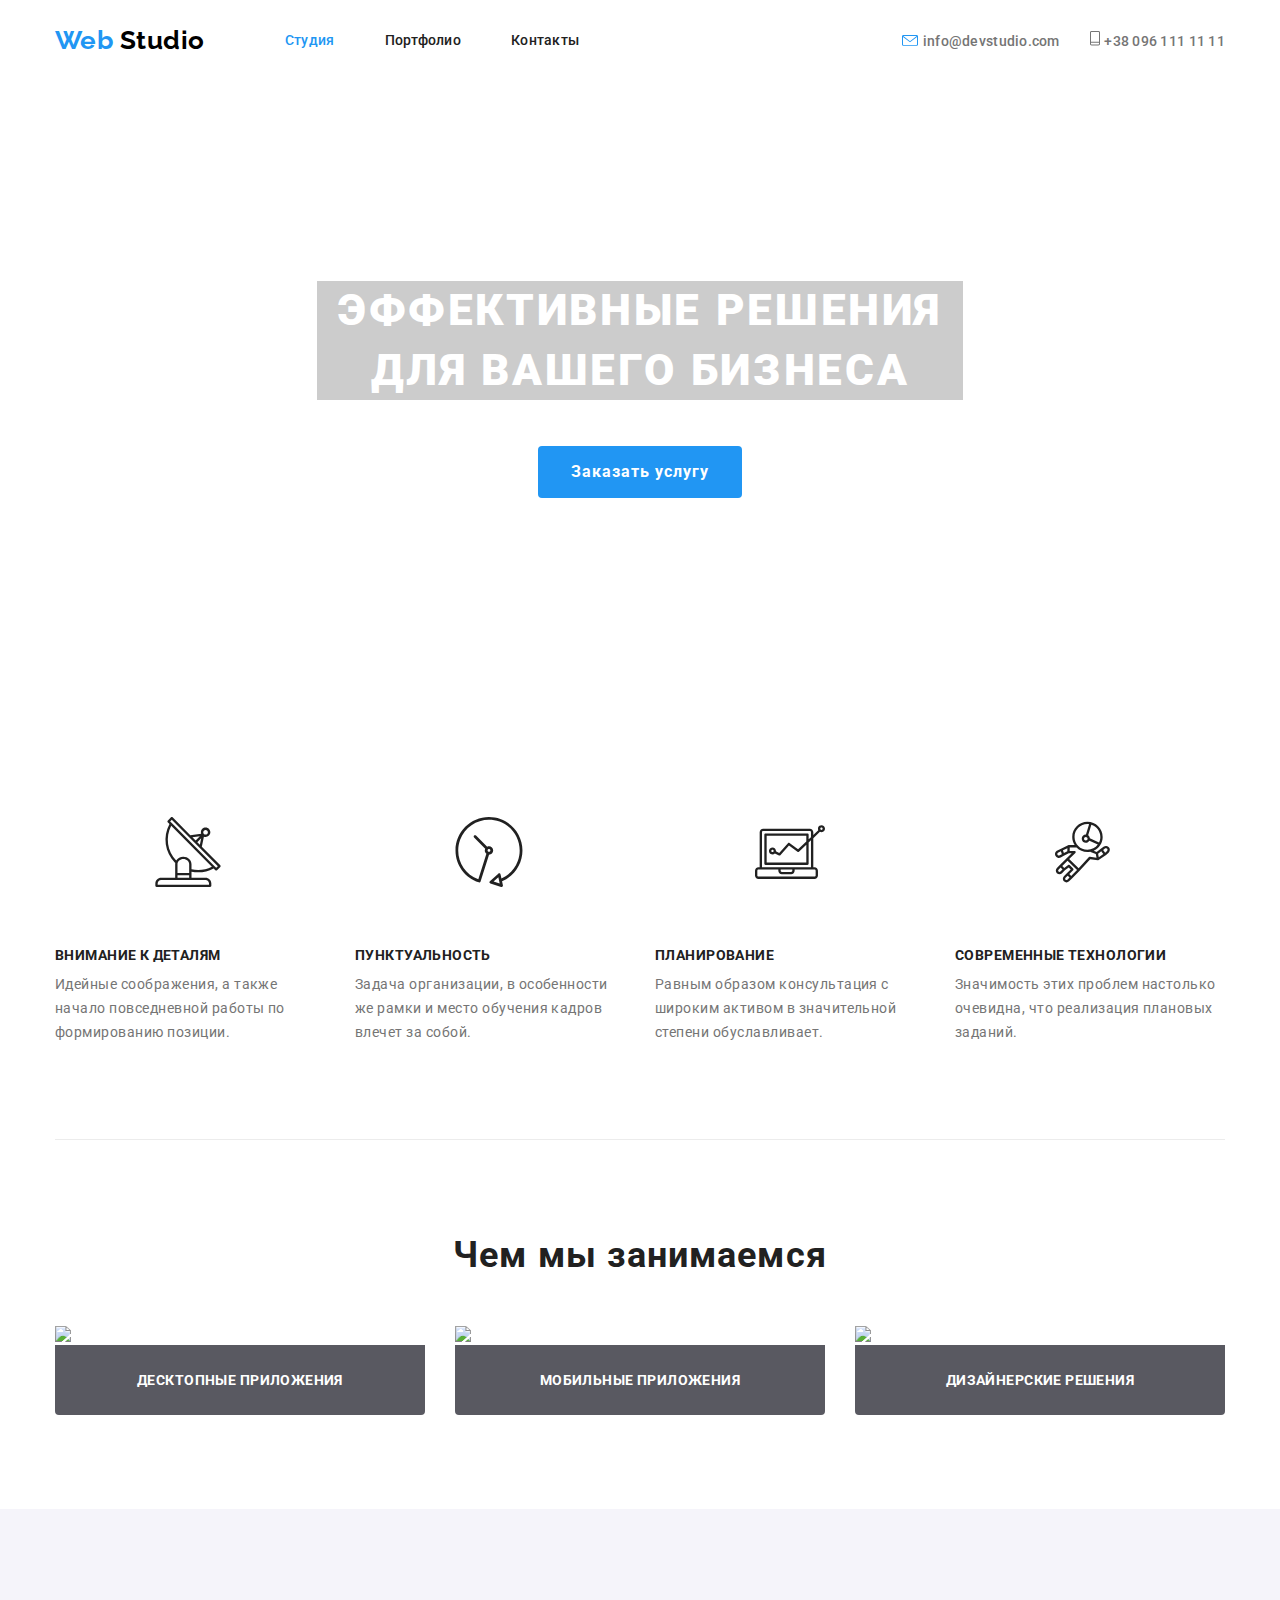
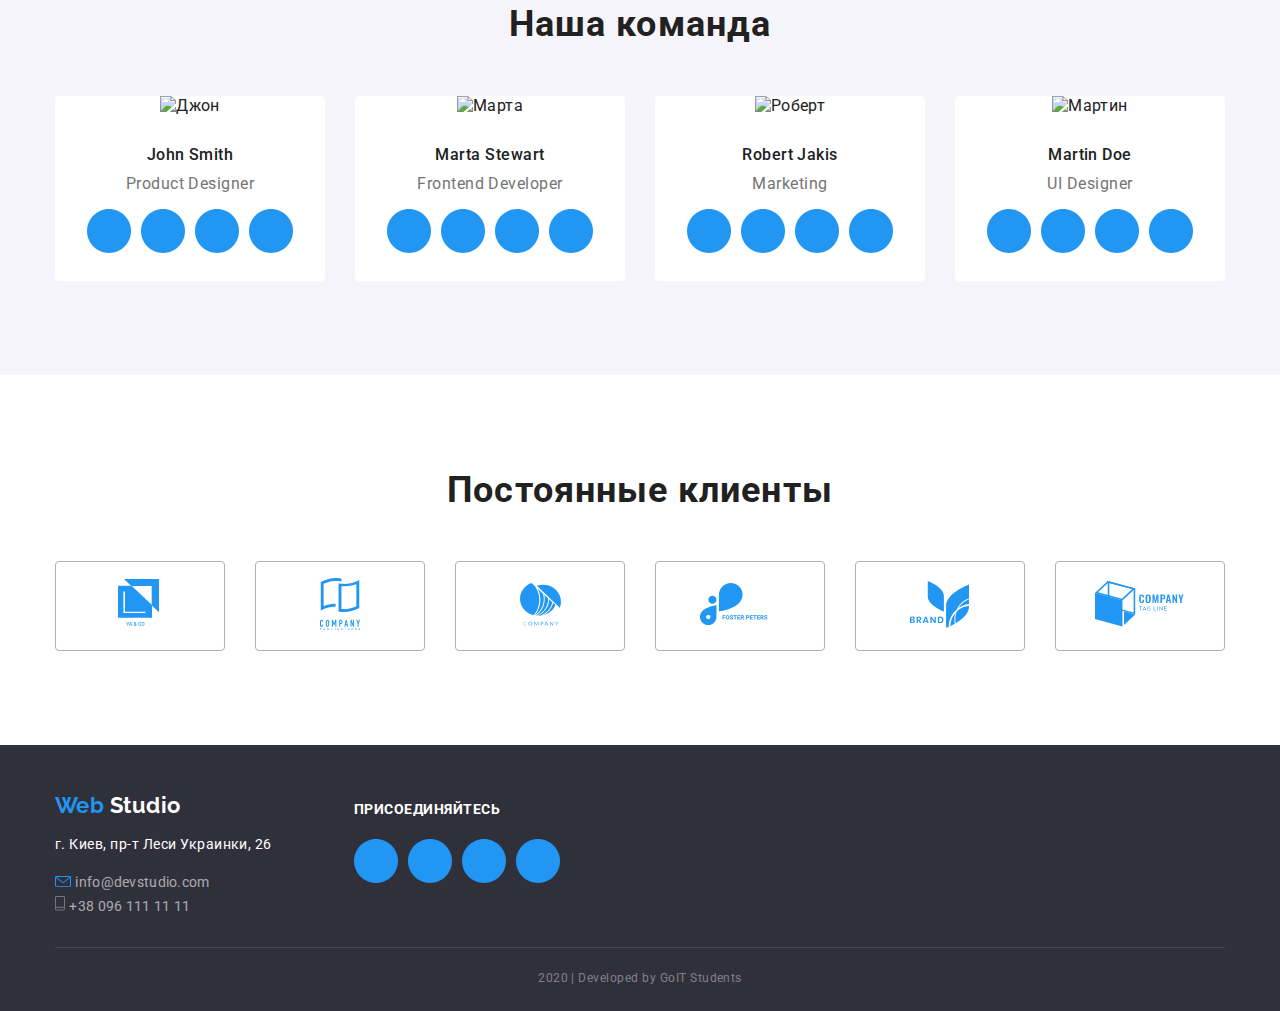
==== index.html @ daf0cf8f "Перемещение файлов с hw-03" ====
<!DOCTYPE html>
<html lang="ru">
  <head>
    <meta charset="UTF-8" />
    <meta name="viewport" content="width=device-width, initial-scale=1.0" />
    <title>Web Studio</title>
    <link href="https://fonts.googleapis.com/css2?family=Raleway:wght@700&family=Roboto:wght@400;500;700;900&display=swap"
      rel="stylesheet">
    <link rel="stylesheet" href="https://cdnjs.cloudflare.com/ajax/libs/modern-normalize/0.6.0/modern-normalize.min.css">
    <link rel="stylesheet" href="./css/styles.css" />
  </head>
  <body>
    <!-- Шапка -->
    <header class="page-header">
      <div class="container">
        <div class="main-header">

      <nav class="main-nav">
        <a href="./index.html" class="logo-header">Web<span class="color"> Studio</span></a>

        <ul class="site-nav list">
          <li class="item"><a href="" class="link current">Студия</a></li>
          <li class="item"><a href="./portfolio.html" class="link">Портфолио</a></li>
          <li class="item"><a href="" class="link">Контакты</a></li>
        </ul>

      </nav>
    
      <address class="main-address">
        <ul class="address-header list">
          <li class="item">
            <img src="./img/mail.svg" alt="Отправить письмо" />
            <a href="mailto:info@devstudio.com" class="link"> info@devstudio.com</a>
          </li>
          <li class="item">
            <img src="./img/tel.svg" alt="Позвонить" />
            <a href="tel:+380961111111" class="link">+38 096 111 11 11</a>
          </li>
        </ul>
      </address>

        </div>
      </div>
    </header>
  
    <main>
<!-- hero -->
    
      <section class="hero section">
      <div class="container">
        <h1 class="hero-title">эффективные решения для вашего бизнеса</h1>
        <a href="" class="hero-content button">Заказать услугу</a>
      </div>
      </section>

<!-- Наши преимущества -->

      <section class="section features">
      <div class="container">
        <h2 class="section-title visually-hidden  ">Наши преимущества</h2>
        <ul class="list features-list">
          <li class="features-item">
            <img src="./img/rectangle/antena.svg" alt="Радар" class="features-img"/>
            <h3 class="title">Внимание к деталям</h3>
            <p class="text">
              Идейные соображения, а также начало повседневной работы по
              формированию позиции.
            </p>
          </li>
          <li class="features-item">
            <img src="./img/rectangle/clock.svg" alt="Часы" class="features-img"/>
            <h3 class="title">Пунктуальность</h3>
            <p class="text">
              Задача организации, в особенности же рамки и место обучения кадров
              влечет за собой.
            </p>
          </li>
          <li class="features-item">
            <img src="./img/rectangle/diagram.svg" alt="Диаграмма" class="features-img"/>
            <h3 class="title">Планирование</h3>
            <p class="text">
              Равным образом консультация с широким активом в значительной
              степени обуславливает.
            </p>
          </li>
          <li class="features-item">
            <img src="./img/rectangle/astronaut.svg" alt="Астронавт" class="features-img"/>
            <h3 class="title">Современные технологии</h3>
            <p class="text">
              Значимость этих проблем настолько очевидна, что реализация
              плановых заданий.
            </p>
          </li>
        </ul>
      </div>
      </section>


<!-- Чем занимаемся -->
      
      <div class="container">
        <section class="section works">
        <h2 class="section-title">Чем мы занимаемся</h2>
        <ul class="list works-list">
          <li class="works-item">
            <img
              src="./img/what-we-do/desktop.jpg"
              alt="Десктопы"
              width="370"
              class="works-img"
            />
            <h3 class="works-text">Десктопные приложения</h3>
          </li>
          <li class="works-item">
            <img
              src="./img/what-we-do/mobile.jpg"
              alt="Мобильные устройства"
              width="370"
              class="works-img"
            />
            <h3 class="works-text">Мобильные приложения</h3>
          </li>
          <li class="works-item">
            <img
              src="./img/what-we-do/design.jpg"
              alt="Дизайн"
              width="370"
              class="works-img"
            />
            <h3 class="works-text">Дизайнерские решения</h3>
          </li>
        </ul>
      </div>
      </section>
      

<!-- Команда -->
  
      <section class="section team">
      <div class="container">
        <h2 class="section-title">Наша команда</h2>
        <ul class="list team-list">
<!-- Джон -->
          <li class="team-item">
            <img src="./img/team/1.jpg" alt="Джон" width="270px" class="team-photo"/>
            <h3 class="team-title">John Smith</h3>
            <p class="team-text">Product Designer</p>
            <ul class="list socials">
              <li class="socials-item">
                <a href="" aria-label="Ссылка на Instagram" class="link">
                  <img src="./img/team-socials/Ellipse.svg" alt="инстаграм" class="socials-img"/>
                  
                </a>
              </li>
              <li class="socials-item">
                <a href="" aria-label="Ссылка на Twitter" class="link">
                  <img src="./img/team-socials/Ellipse.svg" alt="твиттер" class="socials-img"/>
                  
                </a>
              </li>
              <li class="socials-item">
                <a href="" aria-label="Ссылка на Facebook" class="link">
                  <img src="./img/team-socials/Ellipse.svg" alt="фейсбук" class="socials-img"/>
                  
                </a>
              </li>
              <li class="socials-item">
                <a href="" aria-label="Ссылка на Linkedin" class="link">
                  <img src="./img/team-socials/Ellipse.svg" alt="линкедин" class="socials-img"/>
                  
                </a>
              </li>
            </ul>
          </li>
<!-- Марта -->
          <li class="team-item">
            <img src="./img/team/2.jpg" alt="Марта" width="270px" class="team-photo"/>
            <h3 class="team-title">Marta Stewart</h3>
            <p class="team-text">Frontend Developer</p>
            <ul class="list socials">
              <li class="socials-item">
                <a href="" aria-label="Ссылка на Instagram" class="link">
                  <img src="./img/team-socials/Ellipse.svg" alt="инстаграм" >
                  
                </a>
              </li>
              <li class="socials-item">
                <a href="" aria-label="Ссылка на Twitter" class="link">
                  <img src="./img/team-socials/Ellipse.svg" alt="твиттер" >
                  
                </a>
              </li>
              <li class="socials-item">
                <a href="" aria-label="Ссылка на Facebook" class="link">
                  <img src="./img/team-socials/Ellipse.svg" alt="фейсбук" />
                  
                </a>
              </li>
              <li class="socials-item">
                <a href="" aria-label="Ссылка на Linkedin" class="link">
                  <img src="./img/team-socials/Ellipse.svg" alt="линкедин" />
                  
                </a>
              </li>
            </ul>
            </li>
<!-- Роберт -->
          <li class="team-item">
            <img src="./img/team/3.jpg" alt="Роберт" width="270px" class="team-photo"/>
            <h3 class="team-title">Robert Jakis</h3>
            <p class="team-text">Marketing</p>
            <ul class="list socials">
              <li class="socials-item">
                <a href="" aria-label="Ссылка на Instagram" class="link">
                  <img src="./img/team-socials/Ellipse.svg" alt="инстаграм" />
                  
                </a>
              </li>
              <li class="socials-item">
                <a href="" aria-label="Ссылка на Twitter" class="link">
                  <img src="./img/team-socials/Ellipse.svg" alt="твиттер" />
                
               </a>
              </li>
              <li class="socials-item">
                <a href="" aria-label="Ссылка на Facebook" class="link">
                  <img src="./img/team-socials/Ellipse.svg" alt="фейсбук" />
                  
                </a>
              </li>
              <li class="socials-item">
                <a href="" aria-label="Ссылка на Linkedin" class="link">
                  <img src="./img/team-socials/Ellipse.svg" alt="линкедин" />
                  
                </a>
              </li>
            </ul>
          </li>
<!-- Мартин -->
          <li class="team-item">
            <img src="./img/team/4.jpg" alt="Мартин" width="270px"class="team-photo"/>
            <h3 class="team-title">Martin Doe</h3>
            <p class="team-text">UI Designer</p>
            <ul class="list socials">
              <li class="socials-item">
                <a href="" aria-label="Ссылка на Instagram" class="link">
                  <img src="./img/team-socials/Ellipse.svg" alt="инстаграм" />
                
                </a>
              </li>
              <li class="socials-item">
                <a href="" aria-label="Ссылка на Twitter" class="link">
                  <img src="./img/team-socials/Ellipse.svg" alt="твиттер" />
                
                </a>
                
              </li>
              <li class="socials-item">
                <a href="" aria-label="Ссылка на Facebook" class="link">
                  <img src="./img/team-socials/Ellipse.svg" alt="фейсбук" />
                  
                </a>
              </li>
              <li class="socials-item">
                <a href="" aria-label="Ссылка на Linkedin" class="link">
                  <img src="./img/team-socials/Ellipse.svg" alt="линкедин" />
                  
                </a>
              </li>
            </ul>
          </li>
        </ul>
      </div>
      </section>
      
<!-- Клиенты -->
      <section class="section clients">
      <div class="container">
        <h2 class="section-title">Постоянные клиенты</h2>
        <ul class="list clients-list">
          <li class="clients-item">
            <a href="" aria-label="Клиент-1">
              <img src="./img/clients/logo 1.svg" alt="">
            </a>
          </li>
          <li class="clients-item">
            <a href="" aria-label="Клиент-2">
              <img src="./img/clients/logo 2.svg" alt="">
            </a>
          </li>
          <li class="clients-item">
            <a href="" aria-label="Клиент-3">
              <img src="./img/clients/logo 3.svg" alt="">
            </a>
          </li>
          <li class="clients-item">
            <a href="" aria-label="Клиент-4">
              <img src="./img/clients/logo 4.svg" alt="">
            </a>
          </li>
          <li class="clients-item">
            <a href="" aria-label="Клиент-5">
              <img src="./img/clients/logo 5.svg" alt="">
            </a>
          </li>
          <li class="clients-item">
            <a href="" aria-label="Клиент-6">
              <img src="./img/clients/logo 6.svg" alt="">
            </a>
          </li>
        </ul>
      </div>
      </section>
    
    </main>

<!-- Подвал -->
  <footer class="footer">
      <div class="container">
    <div class="main-footer">

<!-- Контакты -->
      <section class="footer-section">
      
        <h2 class="title visually-hidden">Контакты</h2>
        <a href="./index.html" class="logo-footer">Web<span class="color"> Studio</span></a>

        <address class="sec-address">
          <p class="text">г. Киев, пр-т Леси Украинки, 26</p>
          <ul class="list address-footer">
            <li>
              <img src="./img/mail.svg" alt="Отправить письмо" />
              <a href="mailto:info@devstudio.com" class="link">info@devstudio.com</a>
            </li>
            <li>
              <img src="./img/tel.svg" alt="Позвонить" />
              <a href="tel:+380961111111" class="link">+38 096 111 11 11</a>
            </li>
          </ul>
        </address>
      </section>

      <!-- Социальные медиа -->
      <section class="socials media">
          
        <h2 class="socials-title">присоединяйтесь</h2>
         <ul class="list media-icon">
          <li class="item">
            <a href="" aria-label="Ссылка на Facebook">
              <img src="./img/team-socials/Ellipse.svg" alt="">
            </a>
          </li>
          <li class="item">
            <a href="" aria-label="Ссылка на Instagram">
              <img src="./img/team-socials/Ellipse.svg" alt="">
            </a>
          </li>
          <li class="item">
            <a href="" aria-label="Ссылка на Twitter">
              <img src="./img/team-socials/Ellipse.svg" alt="">
            </a>
          </li>
          <li class="item">
            <a href="" aria-label="Ссылка на Linkedin">
              <img src="./img/team-socials/Ellipse.svg" alt="">
            </a>
          </li>
        </ul>
      </section>
    </div>

    <p class="copy">2020 | Developed by GoIT Students</p>

      </div>
    </footer>
  </body>
</html>
---- css/styles.css ----
/* Цвет основного текста #212121*/
/* Вторичный цвет текста #757575*/
/* Третий цвет #FFFFFF */
/* Цвет inline svg #AFB1B8 */
/* Ацент #2196F3 */
/* Футер rgba(255, 255, 255, 0.6)*/
/* Копирайт #rgba(255, 255, 255, 0.4) */

/* Цвет фона #FFFFFF */
/* Вторичный цвет фона #F5F4FA */
/* Цвет фона подвала #2F303A */

:root {
	--primary-text-color: #212121;
	--secondary-text-color: #757575;
	--third-text-color: #ffffff;
	--accent-color: #2196f3;
	--inline-svg-color: #afb1b8;
	--main-bgc-color: #ffffff;
	--secondary-bgc-color: #f5f4fa;
	--footer-bgc-color: #2f303a;
}

html {
	box-sizing: border-box;
}

*,
*::before,
*::after {
	box-sizing: inherit;
}

body {
	background-color: var(--main-bgc-color);
	color: var(--primary-text-color);

	font-family: Roboto, sans-serif;
	line-height: 1.2;
	letter-spacing: 0.03em;
}

.link {
	color: inherit;
	text-decoration: none;
}

.list {
	padding: 0;
	margin: 0;
	list-style: none;
}

/* Центрирование на странице */
.container {
	width: 1200px;
	margin: 0 auto;
	padding-left: 15px;
	padding-right: 15px;
	/* outline: 1px solid green; */
}

/* Вжать img в контейнер */
.img {
	display: block;
	max-width: 100%;
	height: auto;
}

/* Скрыть визуально текст */
.visually-hidden {
	position: absolute;
	width: 1px;
	height: 1px;
	margin: -1px;
	border: 0;
	padding: 0;
	clip: rect(0 0 0 0);
	overflow: hidden;
}

/* Logo Logo Logo*/

.logo-header,
.logo-footer {
	color: var(--accent-color);
	font-family: Raleway, sans-serif;
	font-weight: 700;
	font-size: 26px;
	text-decoration: none;
}
.logo-header .color {
	color: #000000;
}

.logo-footer {
	font-size: 22px;
	line-height: 1.18;
}

.logo-footer .color {
	color: var(--third-text-color);
}

/* header */
/* .page-header {
	background-color: #ccc;
} */

/* Header-nav */

.main-header {
	display: flex;
	align-items: center;
}

.main-nav {
	display: flex;
	align-items: center;
}

.main-address {
	margin-left: auto;
}

/* Site-nav Site-nav Site-nav*/

.site-nav {
	display: flex;
	margin-left: 80px;
}

.site-nav .item + .item {
	margin-left: 50px;
}

.site-nav .link {
	display: block;
	padding-top: 32px;
	padding-bottom: 32px;

	color: inherit;
	font-weight: 500;
	font-size: 14px;
	letter-spacing: 0.02em;
	text-decoration: none;

	/* background-color: yellow; */
}

.site-nav .link:hover,
.site-nav .link:focus {
	color: var(--accent-color);
}

.site-nav .link.current {
	color: var(--accent-color);
}

/* Address Address Address*/

.address-header .link {
	color: var(--secondary-text-color);
	font-style: normal;
	font-weight: 500;
	font-size: 14px;
	letter-spacing: 0.02em;
	text-decoration: none;
}

.address-header .link:hover,
.address-header .link:focus {
	color: var(--accent-color);
}

.address-footer .link {
	color: rgba(255, 255, 255, 0.6);
	font-style: normal;
	font-weight: 400;
	font-size: 14px;
	line-height: 1.71;
	letter-spacing: 0.02em;
	text-decoration: none;
}

.address-footer .link:hover,
.address-footer .link:focus {
	color: var(--accent-color);
}

.address-header {
	display: flex;
	/* margin-left: auto; */
}

.address-header .item + .item {
	margin-left: 30px;
}

/* Section Section Section*/

.section {
	padding-top: 94px;
	padding-bottom: 94px;
}

.section-title {
	margin-top: 0;
	margin-bottom: 50px;

	font-weight: 700;
	font-size: 36px;
	line-height: 1.17;
	text-align: center;
	letter-spacing: 0.03em;
}

/* Hero Hero Hero */

.hero {
	padding-top: 200px;
	padding-bottom: 200px;

	text-align: center;

	/* background-color: tomato; */
}

.hero .hero-title {
	width: 646px;
	margin-top: 0;
	margin-bottom: 46px;
	margin-right: auto;
	margin-left: auto;

	color: var(--third-text-color);
	font-weight: 900;
	font-size: 44px;
	line-height: 1.36;
	letter-spacing: 0.06em;
	text-transform: uppercase;

	background-color: #ccc;
}

.hero .button {
	display: inline-block;
	border: 1px solid transparent;
	border-radius: 4px;
	padding: 10px 32px;
	min-width: 200px;

	color: var(--third-text-color);
	background-color: var(--accent-color);

	font-weight: 700;
	font-size: 16px;
	line-height: 1.87;
	letter-spacing: 0.06em;
	text-decoration: none;
	text-align: center;
}

.hero .hero-content:focus {
	color: var(--accent-color);
}

/* Features Features Features*/

.features-list {
	display: flex;

	/* background-color: yellow; */
}

.features-list .title {
	font-weight: 700;
	font-size: 14px;
	letter-spacing: 0.03em;
	text-transform: uppercase;
}

.features-list .features-item {
	width: calc((100% - 90px) / 4);
}

.features-list .features-item + .features-item {
	margin-left: 30px;
}

.features-item .features-img {
	/* display: block; */
	margin-top: 0;
	margin-bottom: 30px;
	padding: 25px 100px;
	margin-right: 0;
	/* margin-left: auto;
	margin-right: auto; */
}

.features-list .text {
	margin-top: 0;
	margin-bottom: 0;
	color: var(--secondary-text-color);
	font-size: 14px;
	line-height: 1.71;
}

.features-list .title {
	margin-top: 0;
	margin-bottom: 10px;
}

/* Works Works Works*/

.works {
	padding-top: 94px;
	border-top: 1px solid #ececec;

	/* background-color: salmon; */
}

/* .works .section-title {
	margin-bottom: 50px;
} */

.works .works-list {
	display: flex;
	color: var(--third-text-color);
}

.works-list .works-item {
	width: calc((100% - 60px) / 3);
}

.works-list .works-item + .works-item {
	margin-left: 30px;
}

.works .works-text {
	margin-top: 0;
	margin-bottom: 0;
	height: 70px;
	padding-top: 27px;
	padding-bottom: 27px;

	font-weight: 700;
	font-size: 14px;
	line-height: 1.1429;
	text-align: center;
	letter-spacing: 0.03em;
	text-transform: uppercase;

	background-color: rgba(47, 48, 58, 0.8);
	border-radius: 0px 0px 4px 4px;
}

/* .works .works-img {
} */

/* Team Team Team */

.team {
	background-color: var(--secondary-bgc-color);
	text-align: center;
}

.team .team-list {
	display: flex;
	/* padding-bottom: 24px; */
}

.team-list .team-item {
	width: calc((100% - 90px) / 4);

	background-color: var(--third-text-color);
	border-radius: 4px;
}

.team-list .team-item + .team-item {
	margin-left: 30px;
}

.team-list .team-item {
	padding-bottom: 24px;
}

.team .link {
	color: var(--inline-svg-color);
	text-decoration: none;
}

.team .team-photo {
	margin-top: 0;
	margin-bottom: 30px;
}

.team .team-title {
	margin-top: 0;
	margin-bottom: 10px;
	font-weight: 500;
	font-size: 16px;
	/* text-align: center; */
}

.team .team-text {
	margin-top: 0;
	margin-bottom: 16px;
	color: var(--secondary-text-color);
	font-weight: 400;
	font-size: 16px;
	/* text-align: center; */
}

.team-list .socials {
	display: flex;
	justify-content: center;
}

.socials .socials-item + .socials-item {
	margin-left: 10px;
}

/* Clients Clients Clients */

/* .clients {
	background-color: yellowgreen;
} */

.clients .clients-list {
	display: flex;
	justify-content: center;
}

.clients-item {
	display: flex;
	width: calc((100% - 150px) / 6);
	height: 90px;
	align-items: center;
	justify-content: center;

	border: 1px solid #afb1b8;
	border-radius: 4px;
}

.clients-list .clients-item + .clients-item {
	margin-left: 30px;
}

.clients .link:hover,
.clients .link:focus {
	color: var(--accent-color);
}

/* Footer Footer Footer*/

.footer {
	color: var(--third-text-color);
	background-color: var(--footer-bgc-color);
}

.footer-section .sec-address {
	width: 230px;
}

.main-footer {
	display: flex;
	padding-bottom: 28px;
}

.media {
	margin-top: 56px;
	margin-left: 69px;
}

.media .media-icon {
	display: flex;
}

.media-icon .item + .item {
	margin-left: 10px;
}

.footer .footer-section {
	padding-top: 48px;
}

.footer .title {
	margin-top: 0;
}

.footer .text {
	font-style: normal;
	font-weight: normal;
	font-size: 14px;
	line-height: 1.71;
}

/* footer socials */

.socials .link {
	color: var(--inline-svg-color);
	text-decoration: none;
}

.socials .link:hover,
.socials .link:focus {
	color: var(--accent-color);
}

.socials .socials-title {
	margin-top: 0;
	margin-bottom: 21px;

	font-weight: 700;
	font-size: 14px;
	text-transform: uppercase;
}

/* footer copyright */

.footer .copy {
	margin-top: 0;
	margin-bottom: 0;
	padding-top: 18px;
	padding-bottom: 21px;

	color: rgba(255, 255, 255, 0.4);
	font-size: 12px;
	line-height: 2;
	text-align: center;

	border-top: 1px solid rgba(255, 255, 255, 0.1);
}

/* Portfolio Portfolio Portfolio */

/* Button */
.section .section-btn {
	padding: 6px 22px;

	font-family: inherit;
	color: var(--primary-text-color);
	background-color: var(--secondary-bgc-color);
	font-weight: 500;
	font-size: 16px;
	line-height: 2;
	text-align: center;

	border: none;
	border-radius: 4px;
}

.section .section-btn:hover,
.section .section-btn:focus {
	color: var(--third-text-color);
	background-color: var(--accent-color);
}

/* Portfolio products */

/* .products {
	text-align: center;
	background-color: tomato;
} */

/* Portfolio title */

.products-list .portfolio-img {
	display: block;
	width: 370px;
}

.products-list .products-title {
	margin-top: 0;
	margin-bottom: 4px;

	font-weight: 700;
	font-size: 18px;
	line-height: 2;
	letter-spacing: 0.06em;
}

.products-list .products-item {
	margin-top: 0;
	margin-bottom: 0;

	color: var(--secondary-text-color);
	font-size: 16px;
	line-height: 1.87;
}

.products .text {
	color: var(--third-text-color);
	font-size: 18px;
	line-height: 1.56;
	/* сменил для ментора */
	background-color: var(--secondary-text-color);
}

.products .portfolio-btns {
	display: flex;
	margin-bottom: 50px;
	justify-content: center;

	/* background-color: #ccc; */
}

.portfolio-btns .item {
	align-items: center;
}

.portfolio-btns .btns-item + .btns-item {
	margin-left: 8px;
}

.products .products-list {
	display: flex;
	flex-wrap: wrap;
}

.products-list .portfolio-item {
	width: calc((100% - 60px) / 3);
	margin-right: 30px;
	margin-bottom: 30px;
	padding-bottom: 20px;

	border-top-left-radius: 5px;
	border-top-right-radius: 5px;
	overflow: hidden;
}

/* ------- РАМКА КАРТОЧКИ ------- */

.portfolio-item .card-content {
	padding: 20px 24px;

	border-right-width: 1px;
	border-right-style: solid;
	border-right-color: #eeeeee;
	border-left-width: 1px;
	border-left-style: solid;
	border-left-color: #eeeeee;
	border-bottom-width: 1px;
	border-bottom-style: solid;
	border-bottom-color: #eeeeee;

	border-bottom-right-radius: 5px;
	border-bottom-left-radius: 5px;
}

.portfolio-item:nth-child(3n) {
	margin-right: 0;
}

.portfolio-item:nth-last-child(-n + 3) {
	margin-bottom: 0;
}

/* Альтернатитвное решение

.portfolio-item:not(:nth-child(3n)) {
	margin-right: 30px;

.portfolio-item:not(:nth-child(-n + 3)) {
	margin-bottom: 30px; */
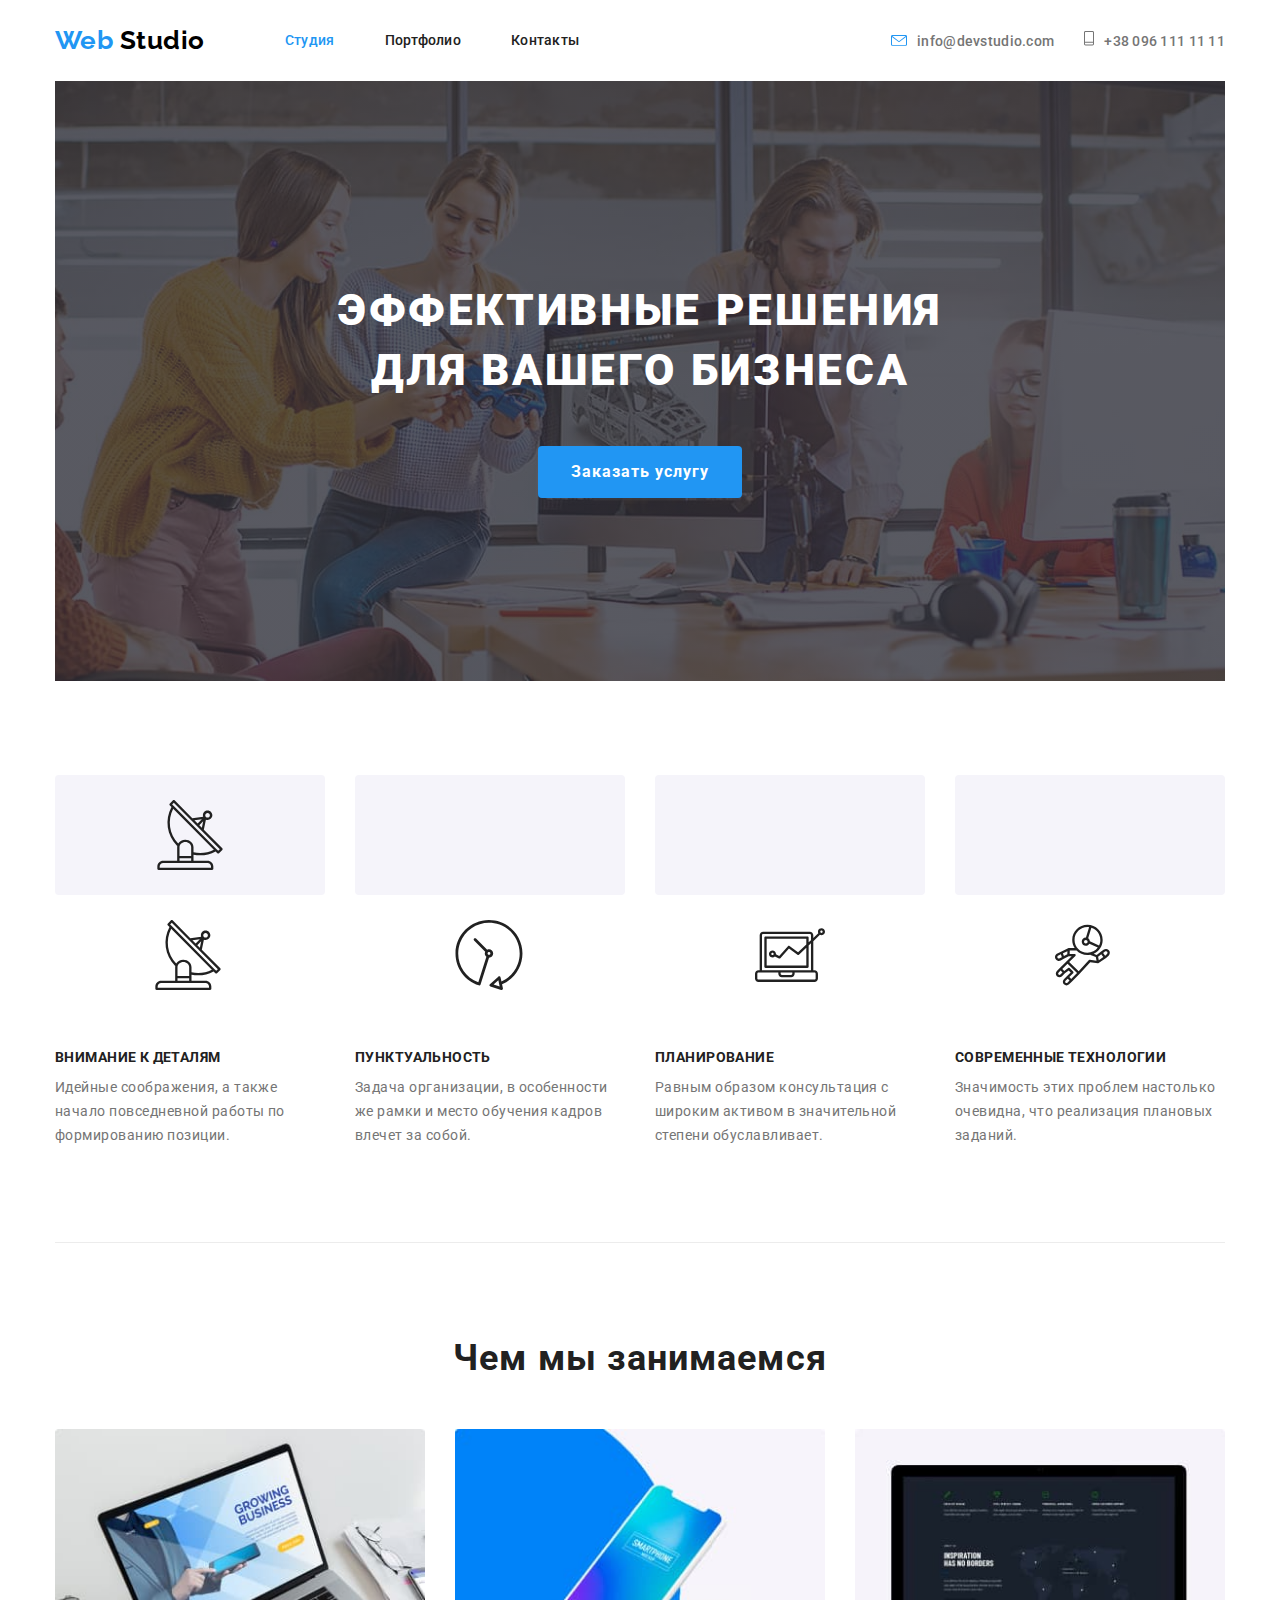
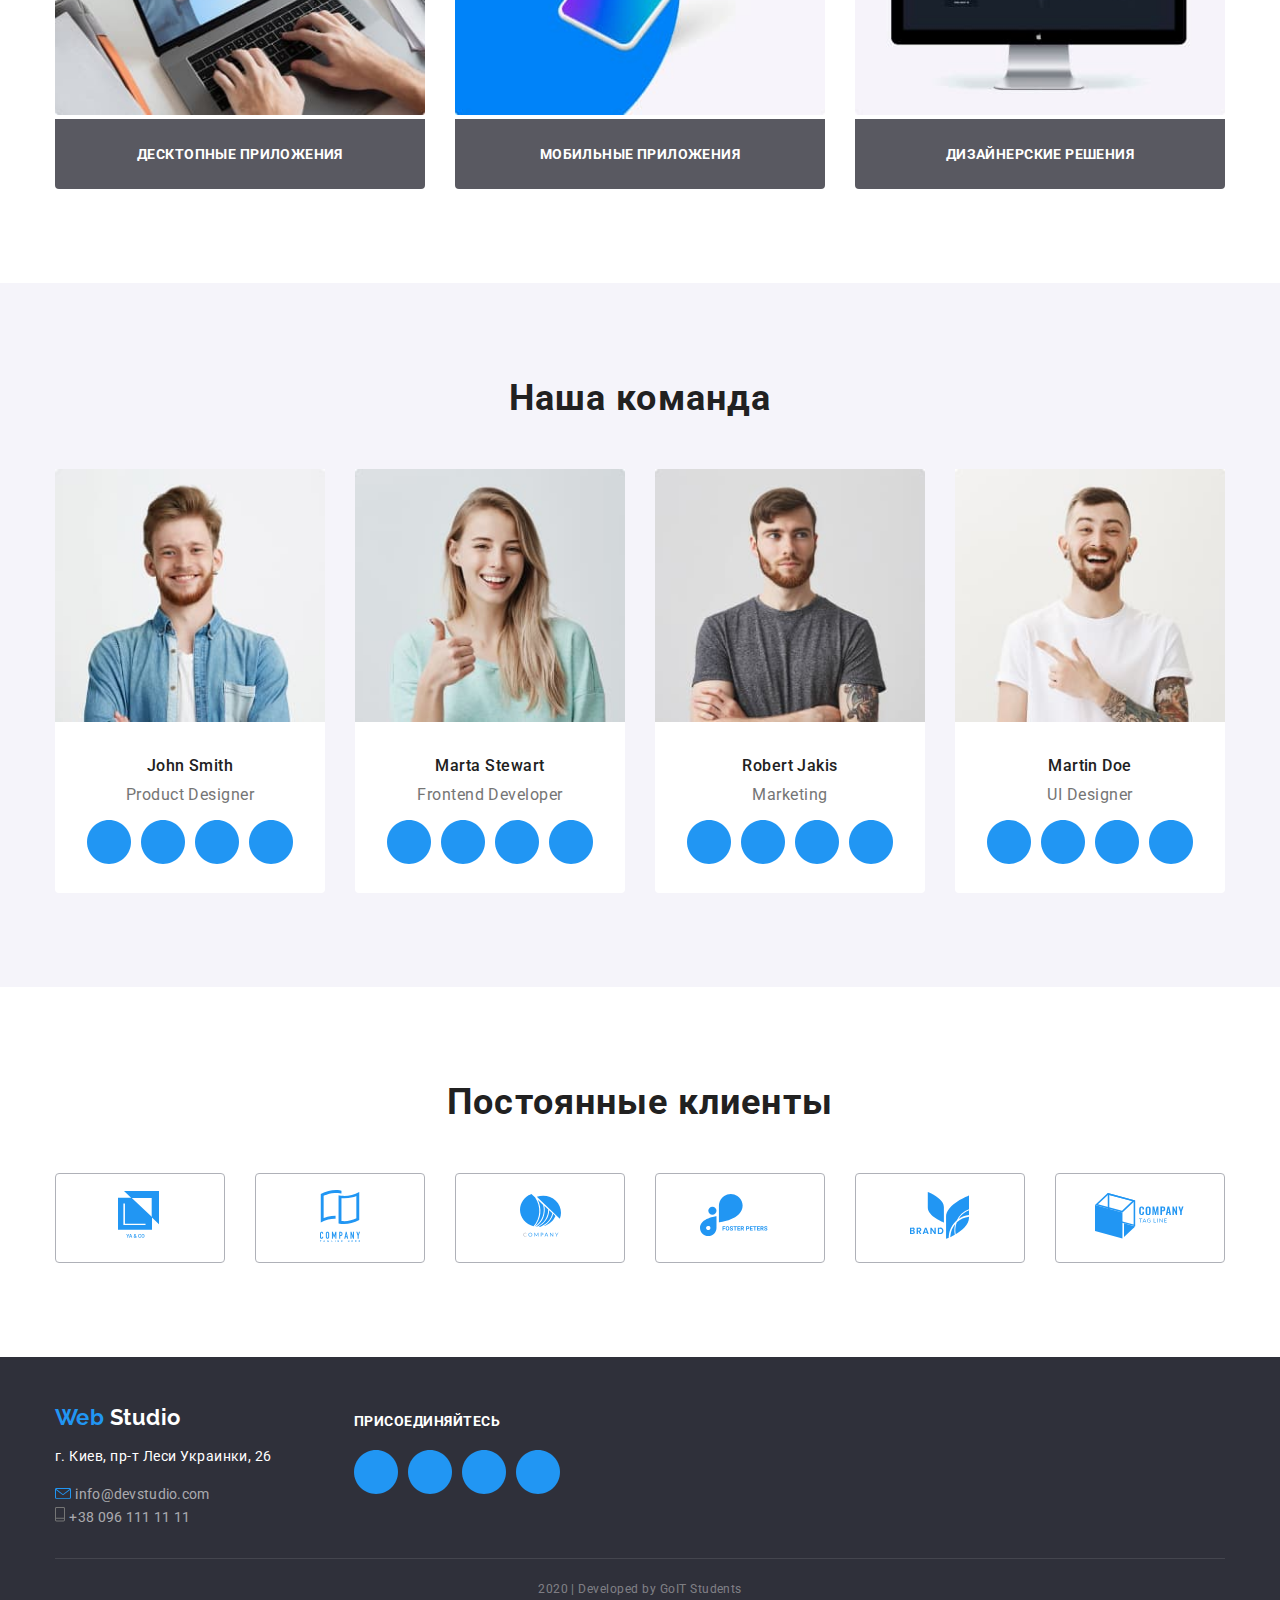
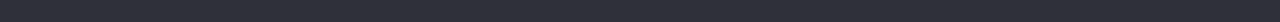
==== commit 31117ee6: "Добавил пробный вариант декоративных img" ====
--- a/index.html
+++ b/index.html
@@ -29,12 +29,12 @@
       <address class="main-address">
         <ul class="address-header list">
           <li class="item">
-            <img src="./img/mail.svg" alt="Отправить письмо" />
-            <a href="mailto:info@devstudio.com" class="link"> info@devstudio.com</a>
-          </li>
-          <li class="item">
-            <img src="./img/tel.svg" alt="Позвонить" />
-            <a href="tel:+380961111111" class="link">+38 096 111 11 11</a>
+            <!-- <img src="./img/mail.svg" alt="Отправить письмо" /> -->
+            <a href="mailto:info@devstudio.com" class="link mail">info@devstudio.com</a>
+          </li>
+          <li class="item">
+            <!-- <img src="./img/tel.svg" alt="Позвонить" /> -->
+            <a href="tel:+380961111111" class="link telephone">+38 096 111 11 11</a>
           </li>
         </ul>
       </address>
@@ -45,13 +45,16 @@
   
     <main>
 <!-- hero -->
-    
-      <section class="hero section">
-      <div class="container">
-        <h1 class="hero-title">эффективные решения для вашего бизнеса</h1>
-        <a href="" class="hero-content button">Заказать услугу</a>
-      </div>
-      </section>
+    <div class="container">
+      <div class="overlay">
+        <section class="hero">
+          <h1 class="hero-title">эффективные решения для вашего бизнеса</h1>
+          <a href="" class="hero-content button">Заказать услугу</a>
+        </section>
+      </div>
+    </div>
+      
+      
 
 <!-- Наши преимущества -->
 
@@ -59,7 +62,7 @@
       <div class="container">
         <h2 class="section-title visually-hidden  ">Наши преимущества</h2>
         <ul class="list features-list">
-          <li class="features-item">
+          <li class="features-item icon-concentration">
             <img src="./img/rectangle/antena.svg" alt="Радар" class="features-img"/>
             <h3 class="title">Внимание к деталям</h3>
             <p class="text">
--- a/css/styles.css
+++ b/css/styles.css
@@ -190,15 +190,32 @@
 
 .address-header {
 	display: flex;
-	/* margin-left: auto; */
 }
 
 .address-header .item + .item {
 	margin-left: 30px;
 }
 
+.mail::before {
+	display: inline-flex;
+	content: '';
+	width: 16px;
+	height: 11px;
+	margin-right: 10px;
+	background-image: url('../img/mail.svg');
+	background-size: contain;
+}
+
+.telephone::before {
+	display: inline-flex;
+	content: '';
+	margin-right: 10px;
+	width: 10px;
+	height: 15px;
+	background-image: url('../img/tel.svg');
+}
+
 /* Section Section Section*/
-
 .section {
 	padding-top: 94px;
 	padding-bottom: 94px;
@@ -224,6 +241,22 @@
 	text-align: center;
 
 	/* background-color: tomato; */
+}
+
+.overlay {
+	height: 600px;
+	max-width: 1600px;
+	margin-left: auto;
+	margin-right: auto;
+
+	background-color: #2f303a;
+	background-image: linear-gradient(to right, rgba(47, 48, 58, 0.8), rgba(47, 48, 58, 0.8)),
+		url('../img/Header-img.jpg');
+	background-repeat: no-repeat;
+	background-position: center;
+	background-size: cover;
+
+	/* outline: 2px solid green; */
 }
 
 .hero .hero-title {
@@ -239,8 +272,6 @@
 	line-height: 1.36;
 	letter-spacing: 0.06em;
 	text-transform: uppercase;
-
-	background-color: #ccc;
 }
 
 .hero .button {
@@ -273,21 +304,34 @@
 	/* background-color: yellow; */
 }
 
+.features-item::before {
+	display: block;
+	content: '';
+	height: 120px;
+
+	background-repeat: no-repeat;
+	background-position: center;
+	background-color: var(--secondary-bgc-color);
+
+	border-radius: 4px;
+}
+
+.icon-concentration::before {
+	background-image: url('../img/rectangle/antena.svg');
+}
+
 .features-list .title {
 	font-weight: 700;
 	font-size: 14px;
 	letter-spacing: 0.03em;
 	text-transform: uppercase;
 }
-
 .features-list .features-item {
 	width: calc((100% - 90px) / 4);
 }
-
 .features-list .features-item + .features-item {
 	margin-left: 30px;
 }
-
 .features-item .features-img {
 	/* display: block; */
 	margin-top: 0;
@@ -297,7 +341,6 @@
 	/* margin-left: auto;
 	margin-right: auto; */
 }
-
 .features-list .text {
 	margin-top: 0;
 	margin-bottom: 0;
@@ -305,96 +348,73 @@
 	font-size: 14px;
 	line-height: 1.71;
 }
-
 .features-list .title {
 	margin-top: 0;
 	margin-bottom: 10px;
 }
-
 /* Works Works Works*/
-
 .works {
 	padding-top: 94px;
 	border-top: 1px solid #ececec;
-
 	/* background-color: salmon; */
 }
-
 /* .works .section-title {
 	margin-bottom: 50px;
 } */
-
 .works .works-list {
 	display: flex;
 	color: var(--third-text-color);
 }
-
 .works-list .works-item {
 	width: calc((100% - 60px) / 3);
 }
-
 .works-list .works-item + .works-item {
 	margin-left: 30px;
 }
-
 .works .works-text {
 	margin-top: 0;
 	margin-bottom: 0;
 	height: 70px;
 	padding-top: 27px;
 	padding-bottom: 27px;
-
 	font-weight: 700;
 	font-size: 14px;
 	line-height: 1.1429;
 	text-align: center;
 	letter-spacing: 0.03em;
 	text-transform: uppercase;
-
 	background-color: rgba(47, 48, 58, 0.8);
 	border-radius: 0px 0px 4px 4px;
 }
-
 /* .works .works-img {
 } */
-
 /* Team Team Team */
-
 .team {
 	background-color: var(--secondary-bgc-color);
 	text-align: center;
 }
-
 .team .team-list {
-	display: flex;
-	/* padding-bottom: 24px; */
-}
-
+	display: flex; /* padding-bottom: 24px; */
+}
 .team-list .team-item {
 	width: calc((100% - 90px) / 4);
-
 	background-color: var(--third-text-color);
 	border-radius: 4px;
 }
-
 .team-list .team-item + .team-item {
 	margin-left: 30px;
 }
-
 .team-list .team-item {
 	padding-bottom: 24px;
 }
-
 .team .link {
 	color: var(--inline-svg-color);
 	text-decoration: none;
 }
-
 .team .team-photo {
 	margin-top: 0;
 	margin-bottom: 30px;
 }
-
 .team .team-title {
 	margin-top: 0;
 	margin-bottom: 10px;
@@ -402,7 +422,6 @@
 	font-size: 16px;
 	/* text-align: center; */
 }
-
 .team .team-text {
 	margin-top: 0;
 	margin-bottom: 16px;
@@ -411,134 +430,103 @@
 	font-size: 16px;
 	/* text-align: center; */
 }
-
 .team-list .socials {
 	display: flex;
 	justify-content: center;
 }
-
 .socials .socials-item + .socials-item {
 	margin-left: 10px;
 }
-
 /* Clients Clients Clients */
-
 /* .clients {
 	background-color: yellowgreen;
 } */
-
 .clients .clients-list {
 	display: flex;
 	justify-content: center;
 }
-
 .clients-item {
 	display: flex;
 	width: calc((100% - 150px) / 6);
 	height: 90px;
 	align-items: center;
 	justify-content: center;
-
 	border: 1px solid #afb1b8;
 	border-radius: 4px;
 }
-
 .clients-list .clients-item + .clients-item {
 	margin-left: 30px;
 }
-
 .clients .link:hover,
 .clients .link:focus {
 	color: var(--accent-color);
 }
-
 /* Footer Footer Footer*/
-
 .footer {
 	color: var(--third-text-color);
 	background-color: var(--footer-bgc-color);
 }
-
 .footer-section .sec-address {
 	width: 230px;
 }
-
 .main-footer {
 	display: flex;
 	padding-bottom: 28px;
 }
-
 .media {
 	margin-top: 56px;
 	margin-left: 69px;
 }
-
 .media .media-icon {
 	display: flex;
 }
-
 .media-icon .item + .item {
 	margin-left: 10px;
 }
-
 .footer .footer-section {
 	padding-top: 48px;
 }
-
 .footer .title {
 	margin-top: 0;
 }
-
 .footer .text {
 	font-style: normal;
 	font-weight: normal;
 	font-size: 14px;
 	line-height: 1.71;
 }
-
 /* footer socials */
-
 .socials .link {
 	color: var(--inline-svg-color);
 	text-decoration: none;
 }
-
 .socials .link:hover,
 .socials .link:focus {
 	color: var(--accent-color);
 }
-
 .socials .socials-title {
 	margin-top: 0;
 	margin-bottom: 21px;
-
 	font-weight: 700;
 	font-size: 14px;
 	text-transform: uppercase;
 }
-
 /* footer copyright */
-
 .footer .copy {
 	margin-top: 0;
 	margin-bottom: 0;
 	padding-top: 18px;
 	padding-bottom: 21px;
-
 	color: rgba(255, 255, 255, 0.4);
 	font-size: 12px;
 	line-height: 2;
 	text-align: center;
-
 	border-top: 1px solid rgba(255, 255, 255, 0.1);
 }
-
 /* Portfolio Portfolio Portfolio */
-
 /* Button */
 .section .section-btn {
 	padding: 6px 22px;
-
 	font-family: inherit;
 	color: var(--primary-text-color);
 	background-color: var(--secondary-bgc-color);
@@ -546,50 +534,39 @@
 	font-size: 16px;
 	line-height: 2;
 	text-align: center;
-
 	border: none;
 	border-radius: 4px;
 }
-
 .section .section-btn:hover,
 .section .section-btn:focus {
 	color: var(--third-text-color);
 	background-color: var(--accent-color);
 }
-
 /* Portfolio products */
-
 /* .products {
 	text-align: center;
 	background-color: tomato;
 } */
-
 /* Portfolio title */
-
 .products-list .portfolio-img {
 	display: block;
 	width: 370px;
 }
-
 .products-list .products-title {
 	margin-top: 0;
 	margin-bottom: 4px;
-
 	font-weight: 700;
 	font-size: 18px;
 	line-height: 2;
 	letter-spacing: 0.06em;
 }
-
 .products-list .products-item {
 	margin-top: 0;
 	margin-bottom: 0;
-
 	color: var(--secondary-text-color);
 	font-size: 16px;
 	line-height: 1.87;
 }
-
 .products .text {
 	color: var(--third-text-color);
 	font-size: 18px;
@@ -597,44 +574,34 @@
 	/* сменил для ментора */
 	background-color: var(--secondary-text-color);
 }
-
 .products .portfolio-btns {
 	display: flex;
 	margin-bottom: 50px;
 	justify-content: center;
-
 	/* background-color: #ccc; */
 }
-
 .portfolio-btns .item {
 	align-items: center;
 }
-
 .portfolio-btns .btns-item + .btns-item {
 	margin-left: 8px;
 }
-
 .products .products-list {
 	display: flex;
 	flex-wrap: wrap;
 }
-
 .products-list .portfolio-item {
 	width: calc((100% - 60px) / 3);
 	margin-right: 30px;
 	margin-bottom: 30px;
 	padding-bottom: 20px;
-
 	border-top-left-radius: 5px;
 	border-top-right-radius: 5px;
 	overflow: hidden;
 }
-
 /* ------- РАМКА КАРТОЧКИ ------- */
-
 .portfolio-item .card-content {
 	padding: 20px 24px;
-
 	border-right-width: 1px;
 	border-right-style: solid;
 	border-right-color: #eeeeee;
@@ -644,19 +611,15 @@
 	border-bottom-width: 1px;
 	border-bottom-style: solid;
 	border-bottom-color: #eeeeee;
-
 	border-bottom-right-radius: 5px;
 	border-bottom-left-radius: 5px;
 }
-
 .portfolio-item:nth-child(3n) {
 	margin-right: 0;
 }
-
 .portfolio-item:nth-last-child(-n + 3) {
 	margin-bottom: 0;
 }
-
 /* Альтернатитвное решение
 
 .portfolio-item:not(:nth-child(3n)) {
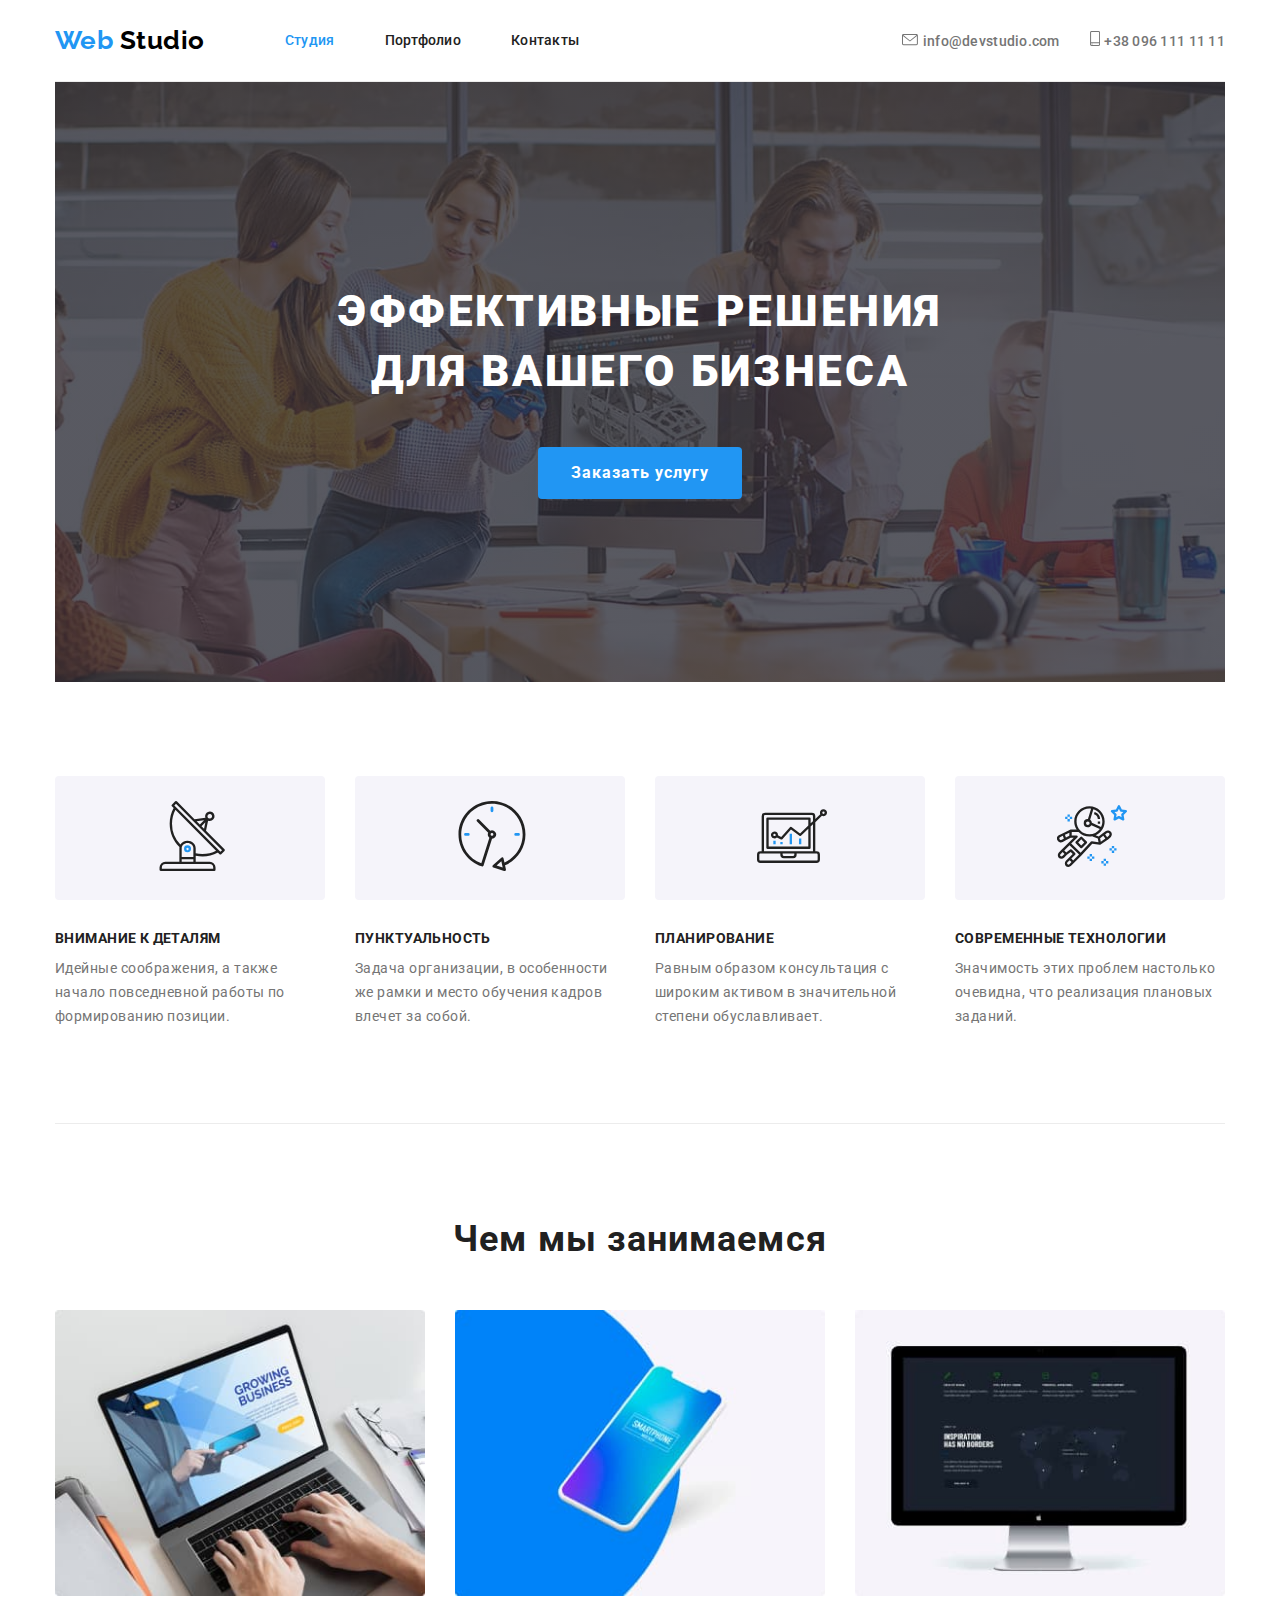
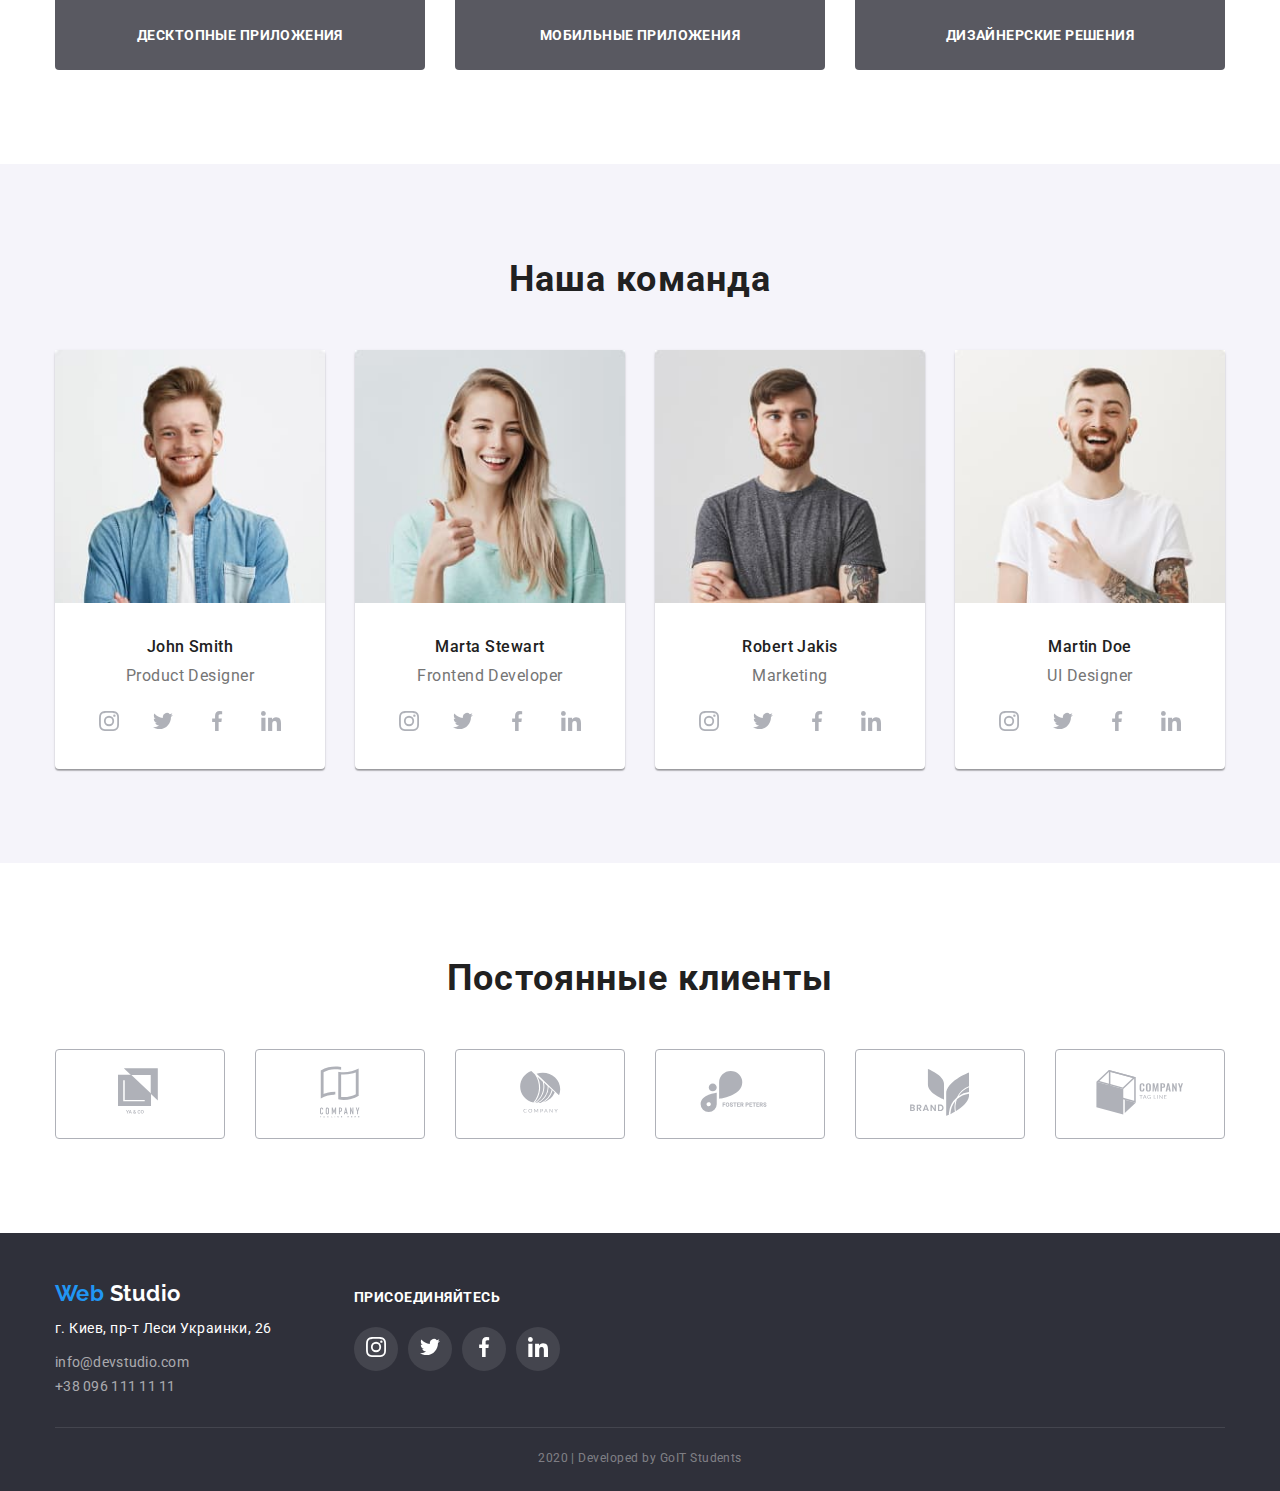
==== commit b005f295: "Добавил тень карточкам" ====
--- a/index.html
+++ b/index.html
@@ -28,13 +28,20 @@
     
       <address class="main-address">
         <ul class="address-header list">
-          <li class="item">
+          <li class="item mail-to">
             <!-- <img src="./img/mail.svg" alt="Отправить письмо" /> -->
-            <a href="mailto:info@devstudio.com" class="link mail">info@devstudio.com</a>
-          </li>
-          <li class="item">
+              <svg class="icon-mailto">
+                <use href="./img/sprite.svg#icon-mailto"></use>
+              </svg>
+              <a href="mailto:info@devstudio.com" class="link mail">info@devstudio.com</a>
+          </li>
+
+          <li class="item phone-to">
             <!-- <img src="./img/tel.svg" alt="Позвонить" /> -->
-            <a href="tel:+380961111111" class="link telephone">+38 096 111 11 11</a>
+            <svg class="icon-phoneto">
+              <use href="./img/sprite.svg#icon-phoneto"></use>
+            </svg>
+            <a href="tel:+380961111111" class="link">+38 096 111 11 11</a>
           </li>
         </ul>
       </address>
@@ -54,8 +61,6 @@
       </div>
     </div>
       
-      
-
 <!-- Наши преимущества -->
 
       <section class="section features">
@@ -63,33 +68,53 @@
         <h2 class="section-title visually-hidden  ">Наши преимущества</h2>
         <ul class="list features-list">
           <li class="features-item icon-concentration">
-            <img src="./img/rectangle/antena.svg" alt="Радар" class="features-img"/>
-            <h3 class="title">Внимание к деталям</h3>
-            <p class="text">
+            <div class="rect">
+              <svg class="icon-rect">
+                <use href="./img/sprite.svg#icon-radar"></use>
+              </svg>
+            </div>
+            <!-- <img src="./img/rectangle/antena.svg" alt="Радар" class="features-img"/> -->
+            <h3 class="features-title">Внимание к деталям</h3>
+            <p class="features-text">
               Идейные соображения, а также начало повседневной работы по
               формированию позиции.
             </p>
           </li>
-          <li class="features-item">
-            <img src="./img/rectangle/clock.svg" alt="Часы" class="features-img"/>
-            <h3 class="title">Пунктуальность</h3>
-            <p class="text">
+          <li class="features-item icon-timing">
+            <div class="rect">
+              <svg class="icon-rect">
+                <use href="./img/sprite.svg#icon-clock"></use>
+              </svg>
+            </div>
+            <!-- <img src="./img/rectangle/clock.svg" alt="Часы" class="features-img"/> -->
+            <h3 class="features-title">Пунктуальность</h3>
+            <p class="features-text">
               Задача организации, в особенности же рамки и место обучения кадров
               влечет за собой.
             </p>
           </li>
-          <li class="features-item">
-            <img src="./img/rectangle/diagram.svg" alt="Диаграмма" class="features-img"/>
-            <h3 class="title">Планирование</h3>
-            <p class="text">
+          <li class="features-item icon-planning">
+            <div class="rect">
+              <svg class="icon-rect">
+                <use href="./img/sprite.svg#icon-diagram"></use>
+              </svg>
+            </div>
+            <!-- <img src="./img/rectangle/diagram.svg" alt="Диаграмма" class="features-img"/> -->
+            <h3 class="features-title">Планирование</h3>
+            <p class="features-text">
               Равным образом консультация с широким активом в значительной
               степени обуславливает.
             </p>
           </li>
-          <li class="features-item">
-            <img src="./img/rectangle/astronaut.svg" alt="Астронавт" class="features-img"/>
-            <h3 class="title">Современные технологии</h3>
-            <p class="text">
+          <li class="features-item icon-technologies">
+            <div class="rect">
+              <svg class="icon-rect">
+                <use href="./img/sprite.svg#icon-astronaut"></use>
+              </svg>
+            </div>
+            <!-- <img src="./img/rectangle/astronaut.svg" alt="Астронавт" class="features-img"/> -->
+            <h3 class="features-title">Современные технологии</h3>
+            <p class="features-text">
               Значимость этих проблем настолько очевидна, что реализация
               плановых заданий.
             </p>
@@ -150,27 +175,36 @@
             <p class="team-text">Product Designer</p>
             <ul class="list socials">
               <li class="socials-item">
-                <a href="" aria-label="Ссылка на Instagram" class="link">
-                  <img src="./img/team-socials/Ellipse.svg" alt="инстаграм" class="socials-img"/>
-                  
-                </a>
-              </li>
-              <li class="socials-item">
-                <a href="" aria-label="Ссылка на Twitter" class="link">
-                  <img src="./img/team-socials/Ellipse.svg" alt="твиттер" class="socials-img"/>
-                  
-                </a>
-              </li>
-              <li class="socials-item">
-                <a href="" aria-label="Ссылка на Facebook" class="link">
-                  <img src="./img/team-socials/Ellipse.svg" alt="фейсбук" class="socials-img"/>
-                  
-                </a>
-              </li>
-              <li class="socials-item">
-                <a href="" aria-label="Ссылка на Linkedin" class="link">
-                  <img src="./img/team-socials/Ellipse.svg" alt="линкедин" class="socials-img"/>
-                  
+                <a href="" aria-label="Ссылка на Instagram" class="socials-link">
+                  <!-- <img src="./img/team-socials/Ellipse.svg" alt="инстаграм" class="socials-img"/> -->
+                    <svg class="icon-socials">
+                      <use href="./img/sprite.svg#icon-instagram"></use>
+                    </svg>
+                </a>
+              </li>
+
+              <li class="socials-item">
+                <a href="" aria-label="Ссылка на Twitter" class="socials-link">
+                  <!-- <img src="./img/team-socials/Ellipse.svg" alt="твиттер" class="socials-img"/> -->
+                  <svg class="icon-socials">
+                    <use href="./img/sprite.svg#icon-twitter"></use>
+                  </svg>
+                </a>
+              </li>
+              <li class="socials-item">
+                <a href="" aria-label="Ссылка на Facebook" class="socials-link">
+                  <!-- <img src="./img/team-socials/Ellipse.svg" alt="фейсбук" class="socials-img"/> -->
+                  <svg class="icon-socials">
+                    <use href="./img/sprite.svg#icon-facebook"></use>
+                  </svg>
+                </a>
+              </li>
+              <li class="socials-item">
+                <a href="" aria-label="Ссылка на Linkedin" class="socials-link">
+                  <!-- <img src="./img/team-socials/Ellipse.svg" alt="линкедин" class="socials-img"/> -->
+                  <svg class="icon-socials">
+                    <use href="./img/sprite.svg#icon-linkedin"></use>
+                  </svg>
                 </a>
               </li>
             </ul>
@@ -182,27 +216,36 @@
             <p class="team-text">Frontend Developer</p>
             <ul class="list socials">
               <li class="socials-item">
-                <a href="" aria-label="Ссылка на Instagram" class="link">
-                  <img src="./img/team-socials/Ellipse.svg" alt="инстаграм" >
-                  
-                </a>
-              </li>
-              <li class="socials-item">
-                <a href="" aria-label="Ссылка на Twitter" class="link">
-                  <img src="./img/team-socials/Ellipse.svg" alt="твиттер" >
-                  
-                </a>
-              </li>
-              <li class="socials-item">
-                <a href="" aria-label="Ссылка на Facebook" class="link">
-                  <img src="./img/team-socials/Ellipse.svg" alt="фейсбук" />
-                  
-                </a>
-              </li>
-              <li class="socials-item">
-                <a href="" aria-label="Ссылка на Linkedin" class="link">
-                  <img src="./img/team-socials/Ellipse.svg" alt="линкедин" />
-                  
+                <a href="" aria-label="Ссылка на Instagram" class="socials-link">
+                  <!-- <img src="./img/team-socials/Ellipse.svg" alt="инстаграм" class="socials-img"/> -->
+                  <svg class="icon-socials">
+                    <use href="./img/sprite.svg#icon-instagram"></use>
+                  </svg>
+                </a>
+              </li>
+            
+              <li class="socials-item">
+                <a href="" aria-label="Ссылка на Twitter" class="socials-link">
+                  <!-- <img src="./img/team-socials/Ellipse.svg" alt="твиттер" class="socials-img"/> -->
+                  <svg class="icon-socials">
+                    <use href="./img/sprite.svg#icon-twitter"></use>
+                  </svg>
+                </a>
+              </li>
+              <li class="socials-item">
+                <a href="" aria-label="Ссылка на Facebook" class="socials-link">
+                  <!-- <img src="./img/team-socials/Ellipse.svg" alt="фейсбук" class="socials-img"/> -->
+                  <svg class="icon-socials">
+                    <use href="./img/sprite.svg#icon-facebook"></use>
+                  </svg>
+                </a>
+              </li>
+              <li class="socials-item">
+                <a href="" aria-label="Ссылка на Linkedin" class="socials-link">
+                  <!-- <img src="./img/team-socials/Ellipse.svg" alt="линкедин" class="socials-img"/> -->
+                  <svg class="icon-socials">
+                    <use href="./img/sprite.svg#icon-linkedin"></use>
+                  </svg>
                 </a>
               </li>
             </ul>
@@ -214,27 +257,36 @@
             <p class="team-text">Marketing</p>
             <ul class="list socials">
               <li class="socials-item">
-                <a href="" aria-label="Ссылка на Instagram" class="link">
-                  <img src="./img/team-socials/Ellipse.svg" alt="инстаграм" />
-                  
-                </a>
-              </li>
-              <li class="socials-item">
-                <a href="" aria-label="Ссылка на Twitter" class="link">
-                  <img src="./img/team-socials/Ellipse.svg" alt="твиттер" />
-                
-               </a>
-              </li>
-              <li class="socials-item">
-                <a href="" aria-label="Ссылка на Facebook" class="link">
-                  <img src="./img/team-socials/Ellipse.svg" alt="фейсбук" />
-                  
-                </a>
-              </li>
-              <li class="socials-item">
-                <a href="" aria-label="Ссылка на Linkedin" class="link">
-                  <img src="./img/team-socials/Ellipse.svg" alt="линкедин" />
-                  
+                <a href="" aria-label="Ссылка на Instagram" class="socials-link">
+                  <!-- <img src="./img/team-socials/Ellipse.svg" alt="инстаграм" class="socials-img"/> -->
+                  <svg class="icon-socials">
+                    <use href="./img/sprite.svg#icon-instagram"></use>
+                  </svg>
+                </a>
+              </li>
+            
+              <li class="socials-item">
+                <a href="" aria-label="Ссылка на Twitter" class="socials-link">
+                  <!-- <img src="./img/team-socials/Ellipse.svg" alt="твиттер" class="socials-img"/> -->
+                  <svg class="icon-socials">
+                    <use href="./img/sprite.svg#icon-twitter"></use>
+                  </svg>
+                </a>
+              </li>
+              <li class="socials-item">
+                <a href="" aria-label="Ссылка на Facebook" class="socials-link">
+                  <!-- <img src="./img/team-socials/Ellipse.svg" alt="фейсбук" class="socials-img"/> -->
+                  <svg class="icon-socials">
+                    <use href="./img/sprite.svg#icon-facebook"></use>
+                  </svg>
+                </a>
+              </li>
+              <li class="socials-item">
+                <a href="" aria-label="Ссылка на Linkedin" class="socials-link">
+                  <!-- <img src="./img/team-socials/Ellipse.svg" alt="линкедин" class="socials-img"/> -->
+                  <svg class="icon-socials">
+                    <use href="./img/sprite.svg#icon-linkedin"></use>
+                  </svg>
                 </a>
               </li>
             </ul>
@@ -246,28 +298,36 @@
             <p class="team-text">UI Designer</p>
             <ul class="list socials">
               <li class="socials-item">
-                <a href="" aria-label="Ссылка на Instagram" class="link">
-                  <img src="./img/team-socials/Ellipse.svg" alt="инстаграм" />
-                
-                </a>
-              </li>
-              <li class="socials-item">
-                <a href="" aria-label="Ссылка на Twitter" class="link">
-                  <img src="./img/team-socials/Ellipse.svg" alt="твиттер" />
-                
-                </a>
-                
-              </li>
-              <li class="socials-item">
-                <a href="" aria-label="Ссылка на Facebook" class="link">
-                  <img src="./img/team-socials/Ellipse.svg" alt="фейсбук" />
-                  
-                </a>
-              </li>
-              <li class="socials-item">
-                <a href="" aria-label="Ссылка на Linkedin" class="link">
-                  <img src="./img/team-socials/Ellipse.svg" alt="линкедин" />
-                  
+                <a href="" aria-label="Ссылка на Instagram" class="socials-link">
+                  <!-- <img src="./img/team-socials/Ellipse.svg" alt="инстаграм" class="socials-img"/> -->
+                  <svg class="icon-socials">
+                    <use href="./img/sprite.svg#icon-instagram"></use>
+                  </svg>
+                </a>
+              </li>
+            
+              <li class="socials-item">
+                <a href="" aria-label="Ссылка на Twitter" class="socials-link">
+                  <!-- <img src="./img/team-socials/Ellipse.svg" alt="твиттер" class="socials-img"/> -->
+                  <svg class="icon-socials">
+                    <use href="./img/sprite.svg#icon-twitter"></use>
+                  </svg>
+                </a>
+              </li>
+              <li class="socials-item">
+                <a href="" aria-label="Ссылка на Facebook" class="socials-link">
+                  <!-- <img src="./img/team-socials/Ellipse.svg" alt="фейсбук" class="socials-img"/> -->
+                  <svg class="icon-socials">
+                    <use href="./img/sprite.svg#icon-facebook"></use>
+                  </svg>
+                </a>
+              </li>
+              <li class="socials-item">
+                <a href="" aria-label="Ссылка на Linkedin" class="socials-link">
+                  <!-- <img src="./img/team-socials/Ellipse.svg" alt="линкедин" class="socials-img"/> -->
+                  <svg class="icon-socials">
+                    <use href="./img/sprite.svg#icon-linkedin"></use>
+                  </svg>
                 </a>
               </li>
             </ul>
@@ -283,32 +343,50 @@
         <ul class="list clients-list">
           <li class="clients-item">
             <a href="" aria-label="Клиент-1">
-              <img src="./img/clients/logo 1.svg" alt="">
+              <!-- <img src="./img/clients/logo 1.svg" alt=""> -->
+              <svg class="icon-clients" width='44' height='49'>
+                <use href="./img/sprite.svg#icon-company-1"></use>
+              </svg>
             </a>
           </li>
           <li class="clients-item">
             <a href="" aria-label="Клиент-2">
-              <img src="./img/clients/logo 2.svg" alt="">
+              <!-- <img src="./img/clients/logo 2.svg" alt=""> -->
+              <svg class="icon-clients" width='40' height='52' >
+                <use href="./img/sprite.svg#icon-company-2"></use>
+              </svg>
             </a>
           </li>
           <li class="clients-item">
             <a href="" aria-label="Клиент-3">
-              <img src="./img/clients/logo 3.svg" alt="">
+              <!-- <img src="./img/clients/logo 3.svg" alt=""> -->
+              <svg class="icon-clients" width='41' height='42'>
+                <use href="./img/sprite.svg#icon-company-3"></use>
+              </svg>
             </a>
           </li>
           <li class="clients-item">
             <a href="" aria-label="Клиент-4">
-              <img src="./img/clients/logo 4.svg" alt="">
+              <!-- <img src="./img/clients/logo 4.svg" alt=""> -->
+              <svg class="icon-clients" width='80' height='42'>
+                <use href="./img/sprite.svg#icon-company-4"></use>
+              </svg>
             </a>
           </li>
           <li class="clients-item">
             <a href="" aria-label="Клиент-5">
-              <img src="./img/clients/logo 5.svg" alt="">
+              <!-- <img src="./img/clients/logo 5.svg" alt=""> -->
+              <svg class="icon-clients" width='59' height='47'>
+                <use href="./img/sprite.svg#icon-company-5"></use>
+              </svg>
             </a>
           </li>
           <li class="clients-item">
             <a href="" aria-label="Клиент-6">
-              <img src="./img/clients/logo 6.svg" alt="">
+              <!-- <img src="./img/clients/logo 6.svg" alt=""> -->
+              <svg class="icon-clients" width='88' height='45'>
+                <use href="./img/sprite.svg#icon-company-6"></use>
+              </svg>
             </a>
           </li>
         </ul>
@@ -319,62 +397,83 @@
 
 <!-- Подвал -->
   <footer class="footer">
-      <div class="container">
-    <div class="main-footer">
-
-<!-- Контакты -->
-      <section class="footer-section">
-      
-        <h2 class="title visually-hidden">Контакты</h2>
-        <a href="./index.html" class="logo-footer">Web<span class="color"> Studio</span></a>
-
-        <address class="sec-address">
-          <p class="text">г. Киев, пр-т Леси Украинки, 26</p>
-          <ul class="list address-footer">
-            <li>
-              <img src="./img/mail.svg" alt="Отправить письмо" />
-              <a href="mailto:info@devstudio.com" class="link">info@devstudio.com</a>
+    <div class="container">
+      <div class="main-footer">
+  
+        <!-- Контакты -->
+        <section class="footer-section">
+  
+          <h2 class="title visually-hidden">Контакты</h2>
+          <a href="./index.html" class="logo-footer">Web<span class="color"> Studio</span></a>
+  
+          <address class="sec-address">
+            <p class="text">г. Киев, пр-т Леси Украинки, 26</p>
+            <ul class="list address-footer">
+              <li>
+                <!-- <img src="./img/mail.svg" alt="Отправить письмо" /> -->
+                <a href="mailto:info@devstudio.com" class="link">info@devstudio.com</a>
+              </li>
+              <li>
+                <!-- <img src="./img/tel.svg" alt="Позвонить" /> -->
+                <a href="tel:+380961111111" class="link">+38 096 111 11 11</a>
+              </li>
+            </ul>
+          </address>
+        </section>
+  
+        <!-- Социальные медиа -->
+        <section class="socials media">
+  
+          <h2 class="socials-title">присоединяйтесь</h2>
+          <ul class="list media-list">
+            <li class="media-item">
+              <a href="" aria-label="Ссылка на Facebook">
+                <!-- <img src="./img/team-socials/Ellipse.svg" alt=""> -->
+                <svg class="icon-media">
+                  <use href="./img/sprite.svg#icon-instagram"></use>
+                </svg>
+              </a>
             </li>
-            <li>
-              <img src="./img/tel.svg" alt="Позвонить" />
-              <a href="tel:+380961111111" class="link">+38 096 111 11 11</a>
+            <li class="media-item">
+              <a href="" aria-label="Ссылка на Instagram">
+                <!-- <img src="./img/team-socials/Ellipse.svg" alt=""> -->
+                <svg class="icon-media">
+                  <use href="./img/sprite.svg#icon-twitter"></use>
+                </svg>
+              </a>
+            </li>
+            <li class="media-item">
+              <a href="" aria-label="Ссылка на Twitter">
+                <!-- <img src="./img/team-socials/Ellipse.svg" alt=""> -->
+                <svg class="icon-media">
+                  <use href="./img/sprite.svg#icon-facebook"></use>
+                </svg>
+              </a>
+            </li>
+            <li class="media-item">
+              <a href="" aria-label="Ссылка на Linkedin">
+                <!-- <img src="./img/team-socials/Ellipse.svg" alt=""> -->
+                <svg class="icon-media">
+                  <use href="./img/sprite.svg#icon-linkedin"></use>
+                </svg>
+              </a>
             </li>
           </ul>
-        </address>
-      </section>
-
-      <!-- Социальные медиа -->
-      <section class="socials media">
-          
-        <h2 class="socials-title">присоединяйтесь</h2>
-         <ul class="list media-icon">
-          <li class="item">
-            <a href="" aria-label="Ссылка на Facebook">
-              <img src="./img/team-socials/Ellipse.svg" alt="">
-            </a>
-          </li>
-          <li class="item">
-            <a href="" aria-label="Ссылка на Instagram">
-              <img src="./img/team-socials/Ellipse.svg" alt="">
-            </a>
-          </li>
-          <li class="item">
-            <a href="" aria-label="Ссылка на Twitter">
-              <img src="./img/team-socials/Ellipse.svg" alt="">
-            </a>
-          </li>
-          <li class="item">
-            <a href="" aria-label="Ссылка на Linkedin">
-              <img src="./img/team-socials/Ellipse.svg" alt="">
-            </a>
-          </li>
-        </ul>
-      </section>
+        </section>
+      </div>
+  
+      <p class="copy">2020 | Developed by GoIT Students</p>
+  
+      <!-- <p>
+        <a href="" aria-label="Ссылка на Twitter" class="aaa"></a>
+      </p>
+  
+      <P>
+        <a href="" class="fff"></a>
+      </P> -->
+  
+  
     </div>
-
-    <p class="copy">2020 | Developed by GoIT Students</p>
-
-      </div>
-    </footer>
+  </footer>
   </body>
 </html>
--- a/css/styles.css
+++ b/css/styles.css
@@ -104,7 +104,7 @@
 
 /* header */
 /* .page-header {
-	background-color: #ccc;
+	border-bottom: 1px solid #ececec;
 } */
 
 /* Header-nav */
@@ -112,6 +112,8 @@
 .main-header {
 	display: flex;
 	align-items: center;
+
+	border-bottom: 1px solid #ececec;
 }
 
 .main-nav {
@@ -196,7 +198,7 @@
 	margin-left: 30px;
 }
 
-.mail::before {
+/* .mail::before {
 	display: inline-flex;
 	content: '';
 	width: 16px;
@@ -204,16 +206,33 @@
 	margin-right: 10px;
 	background-image: url('../img/mail.svg');
 	background-size: contain;
-}
-
-.telephone::before {
+	background-size: 16px;
+} */
+
+.icon-mailto {
+	width: 16px;
+	height: 12px;
+}
+
+.icon-phoneto {
+	width: 10px;
+	height: 15px;
+	/* outline: 1px solid black; */
+}
+
+.mail-to:hover,
+.phone-to:hover {
+	--color1: var(--accent-color);
+}
+
+/* .telephone::before {
 	display: inline-flex;
 	content: '';
 	margin-right: 10px;
 	width: 10px;
 	height: 15px;
 	background-image: url('../img/tel.svg');
-}
+} */
 
 /* Section Section Section*/
 .section {
@@ -260,7 +279,7 @@
 }
 
 .hero .hero-title {
-	width: 646px;
+	width: 696px;
 	margin-top: 0;
 	margin-bottom: 46px;
 	margin-right: auto;
@@ -304,7 +323,20 @@
 	/* background-color: yellow; */
 }
 
-.features-item::before {
+.rect {
+	text-align: center;
+
+	background-color: var(--secondary-bgc-color);
+	border-radius: 4px;
+}
+
+.icon-rect {
+	width: 70px;
+	height: 70px;
+	margin: 25px 102px;
+}
+
+/* .features-item::before {
 	display: block;
 	content: '';
 	height: 120px;
@@ -314,13 +346,28 @@
 	background-color: var(--secondary-bgc-color);
 
 	border-radius: 4px;
-}
-
-.icon-concentration::before {
+} */
+
+/* .icon-concentration::before {
 	background-image: url('../img/rectangle/antena.svg');
 }
 
-.features-list .title {
+.icon-timing::before {
+	background-image: url('../img/rectangle/clock.svg');
+}
+
+.icon-planning::before {
+	background-image: url('../img/rectangle/diagram.svg');
+}
+
+.icon-technologies::before {
+	background-image: url('../img/rectangle/astronaut.svg');
+} */
+
+.features-list .features-title {
+	margin-top: 30px;
+	margin-bottom: 10px;
+
 	font-weight: 700;
 	font-size: 14px;
 	letter-spacing: 0.03em;
@@ -341,17 +388,14 @@
 	/* margin-left: auto;
 	margin-right: auto; */
 }
-.features-list .text {
+.features-list .features-text {
 	margin-top: 0;
 	margin-bottom: 0;
 	color: var(--secondary-text-color);
 	font-size: 14px;
 	line-height: 1.71;
 }
-.features-list .title {
-	margin-top: 0;
-	margin-bottom: 10px;
-}
+
 /* Works Works Works*/
 .works {
 	padding-top: 94px;
@@ -399,7 +443,9 @@
 .team-list .team-item {
 	width: calc((100% - 90px) / 4);
 	background-color: var(--third-text-color);
+
 	border-radius: 4px;
+	box-shadow: 0px 2px 1px rgba(0, 0, 0, 0.2), 0px 1px 1px rgba(0, 0, 0, 0.14), 0px 1px 3px rgba(0, 0, 0, 0.12);
 }
 .team-list .team-item + .team-item {
 	margin-left: 30px;
@@ -437,6 +483,32 @@
 .socials .socials-item + .socials-item {
 	margin-left: 10px;
 }
+
+.socials-item {
+	display: flex;
+	width: 44px;
+	height: 44px;
+	align-items: center;
+	justify-content: center;
+
+	background-color: transparent;
+	border-radius: 50%;
+	/* background-color: lime; */
+}
+
+.socials-item:hover {
+	background-color: var(--accent-color);
+}
+
+.icon-socials {
+	width: 20px;
+	height: 20px;
+}
+
+.icon-socials:hover {
+	--color4: var(--third-text-color);
+}
+
 /* Clients Clients Clients */
 /* .clients {
 	background-color: yellowgreen;
@@ -454,9 +526,15 @@
 	border: 1px solid #afb1b8;
 	border-radius: 4px;
 }
+
 .clients-list .clients-item + .clients-item {
 	margin-left: 30px;
 }
+
+.icon-clients:hover {
+	--color4: var(--accent-color);
+}
+
 .clients .link:hover,
 .clients .link:focus {
 	color: var(--accent-color);
@@ -477,12 +555,34 @@
 	margin-top: 56px;
 	margin-left: 69px;
 }
-.media .media-icon {
-	display: flex;
-}
-.media-icon .item + .item {
+.media .media-list {
+	display: flex;
+}
+.media-list .media-item + .media-item {
 	margin-left: 10px;
 }
+
+.media-item {
+	display: flex;
+	width: 44px;
+	height: 44px;
+	align-items: center;
+	justify-content: center;
+
+	background-color: rgba(255, 255, 255, 0.1);
+	border-radius: 50%;
+}
+
+.media-item:hover {
+	background-color: var(--accent-color);
+}
+
+.icon-media {
+	width: 20px;
+	height: 20px;
+	--color4: var(--third-text-color);
+}
+
 .footer .footer-section {
 	padding-top: 48px;
 }
@@ -490,6 +590,9 @@
 	margin-top: 0;
 }
 .footer .text {
+	margin-top: 10px;
+	margin-bottom: 10px;
+
 	font-style: normal;
 	font-weight: normal;
 	font-size: 14px;
@@ -517,6 +620,7 @@
 	margin-bottom: 0;
 	padding-top: 18px;
 	padding-bottom: 21px;
+
 	color: rgba(255, 255, 255, 0.4);
 	font-size: 12px;
 	line-height: 2;
@@ -527,6 +631,7 @@
 /* Button */
 .section .section-btn {
 	padding: 6px 22px;
+
 	font-family: inherit;
 	color: var(--primary-text-color);
 	background-color: var(--secondary-bgc-color);
@@ -594,11 +699,15 @@
 	width: calc((100% - 60px) / 3);
 	margin-right: 30px;
 	margin-bottom: 30px;
-	padding-bottom: 20px;
 	border-top-left-radius: 5px;
 	border-top-right-radius: 5px;
 	overflow: hidden;
 }
+
+.portfolio-item:hover {
+	box-shadow: 0px 4px 4px rgba(0, 0, 0, 0.25);
+}
+
 /* ------- РАМКА КАРТОЧКИ ------- */
 .portfolio-item .card-content {
 	padding: 20px 24px;
@@ -627,3 +736,34 @@
 
 .portfolio-item:not(:nth-child(-n + 3)) {
 	margin-bottom: 30px; */
+
+/* .aaa {
+	content: '';
+	display: block;
+	width: 44px;
+	height: 44px;
+
+	background-color: rgba(255, 255, 255, 0.1);
+	background-image: url('../img/rectangle/astronaut.svg');
+	background-size: 20px;
+	background-repeat: no-repeat;
+	background-position: center;
+
+	border-radius: 50%;
+}
+
+.aaa:hover {
+	background-color: var(--accent-color);
+}
+
+.fff {
+	content: '';
+	width: 44px;
+	height: 44px;
+	display: block;
+
+	background-image: url('../img/social-media/fb.svg');
+	background-size: 10px;
+	background-repeat: no-repeat;
+	background-position: center;
+} */
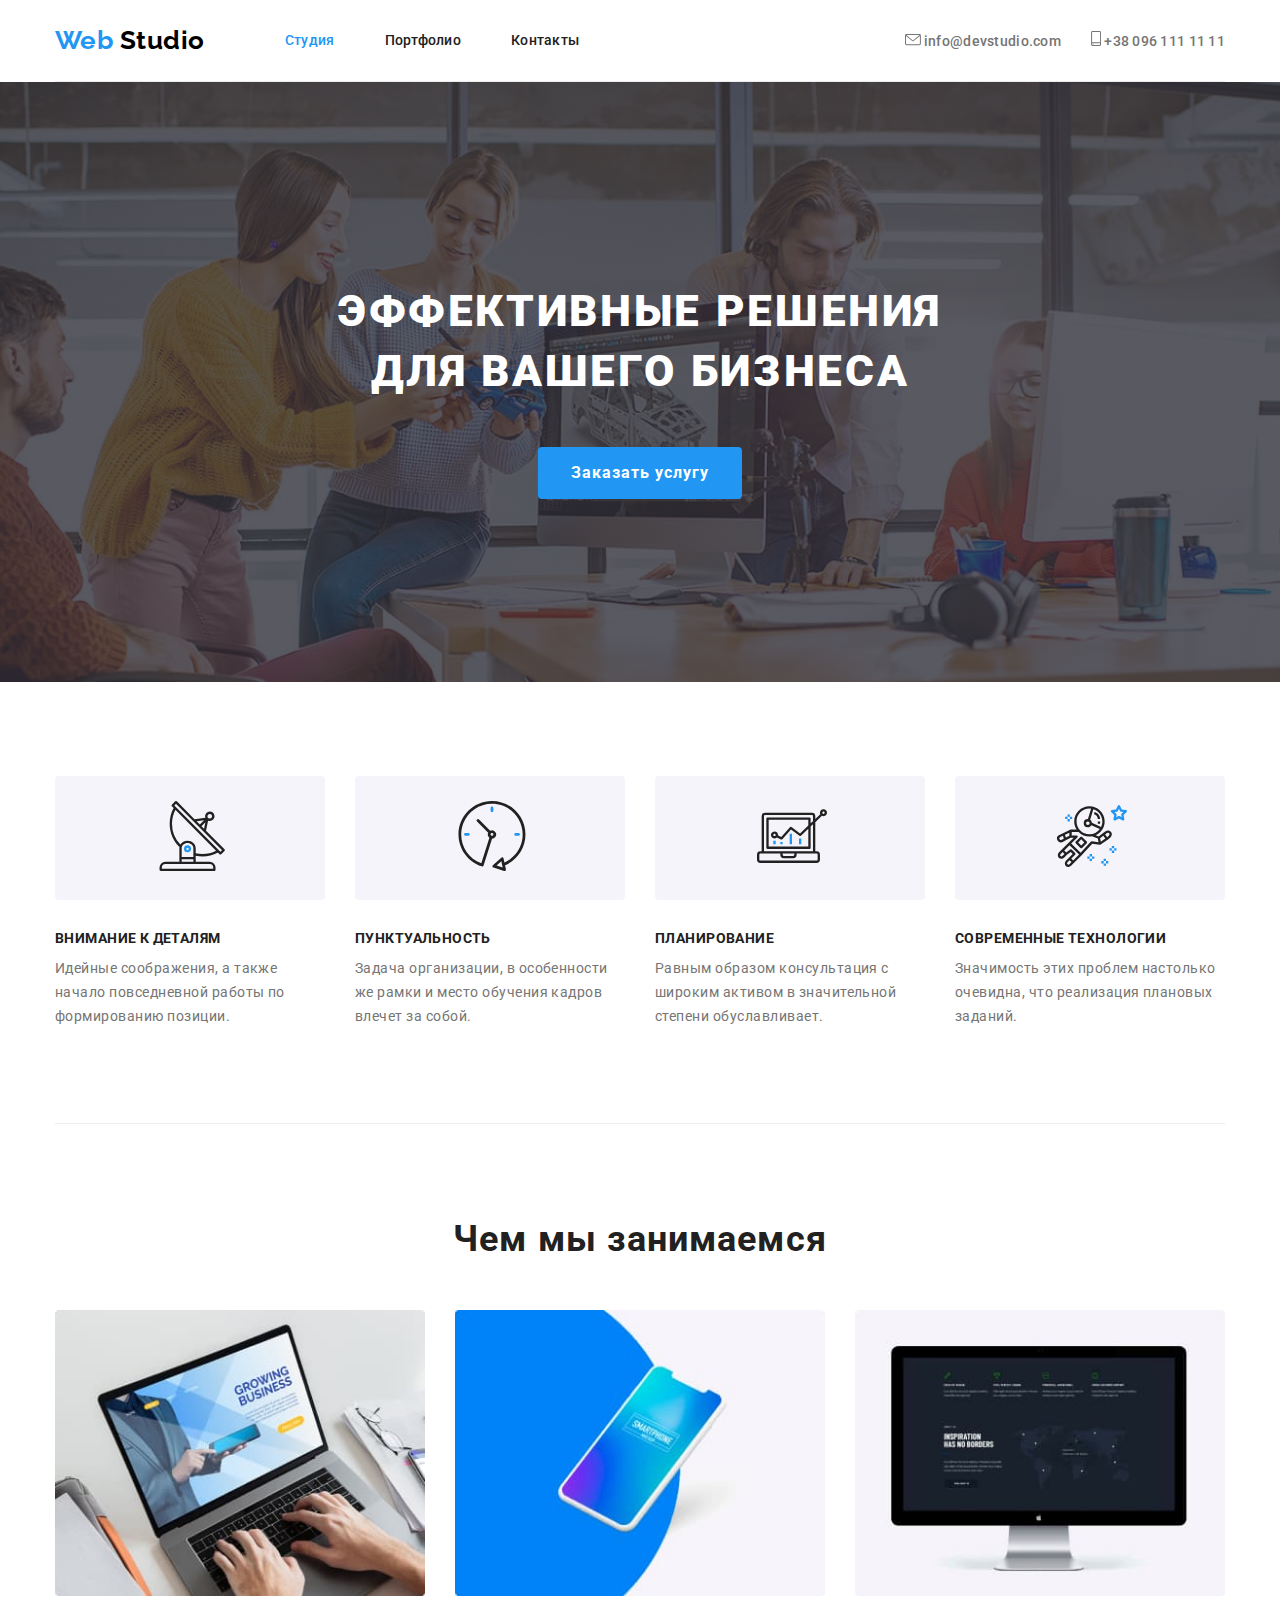
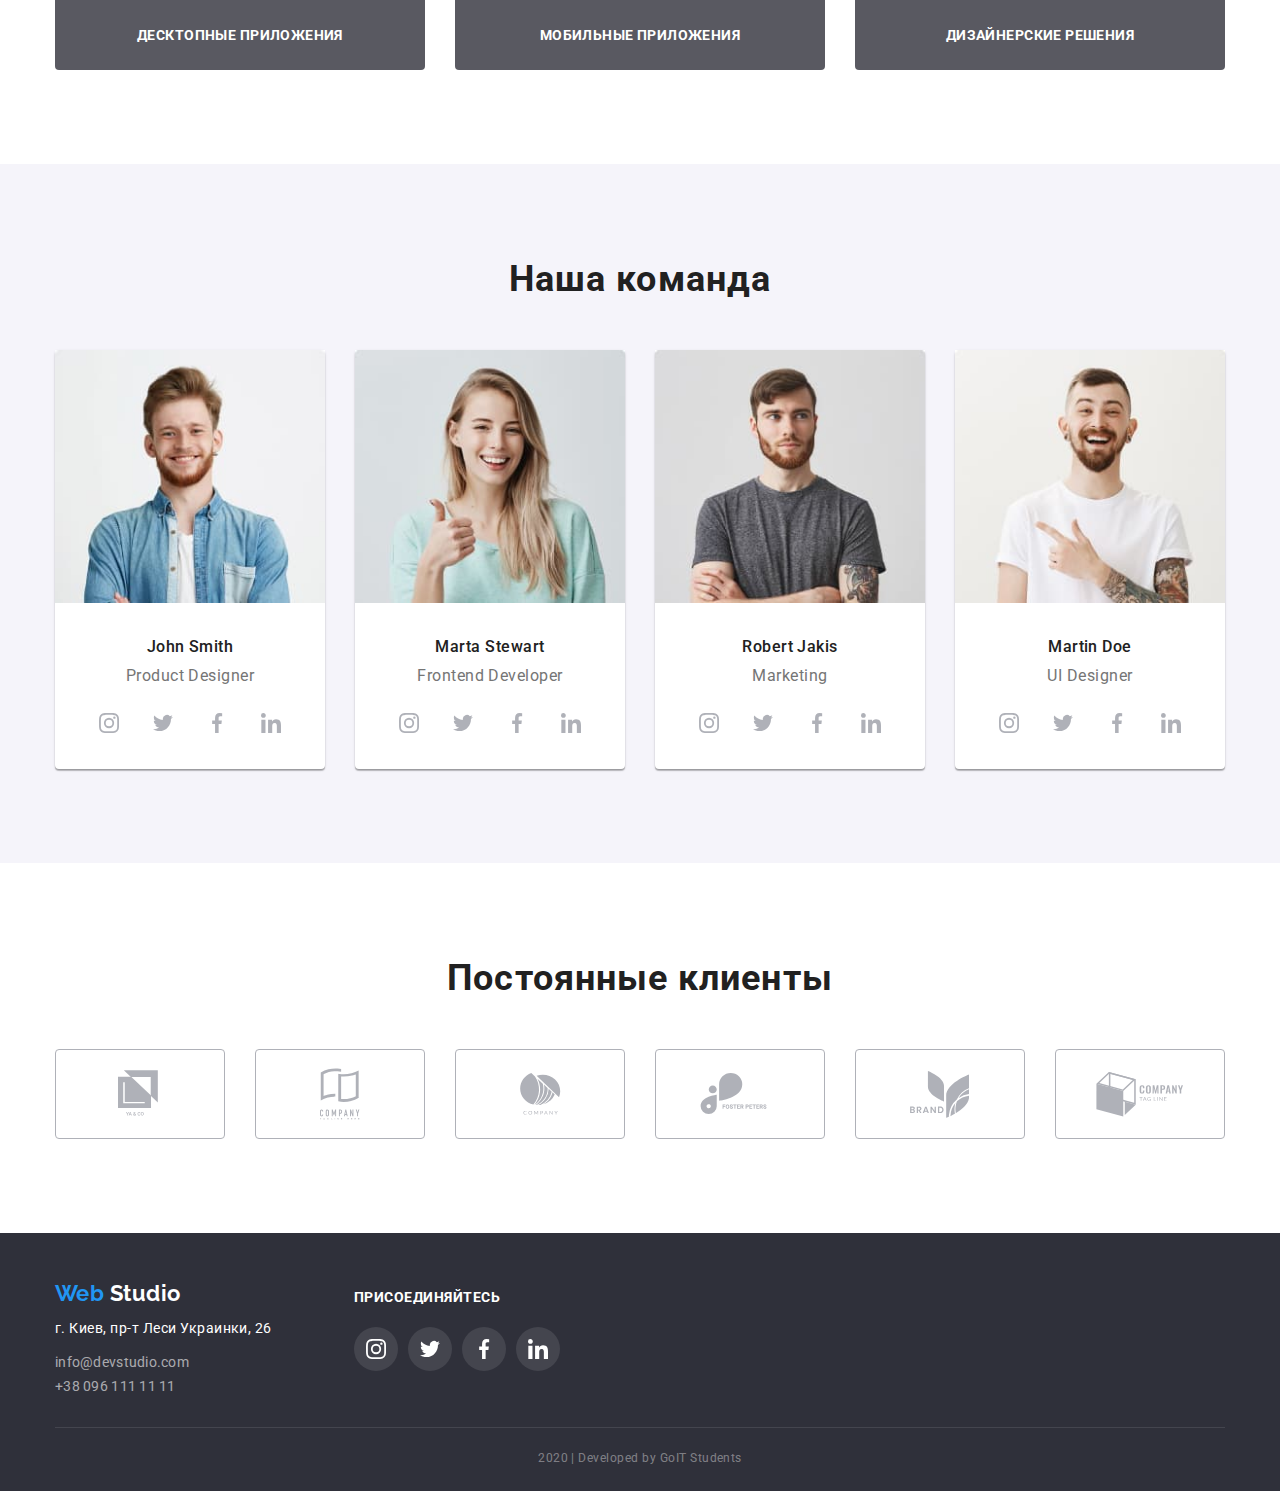
==== commit 0a16745f: "Исправление ошибок по focus" ====
--- a/index.html
+++ b/index.html
@@ -10,7 +10,7 @@
     <link rel="stylesheet" href="./css/styles.css" />
   </head>
   <body>
-    <!-- Шапка -->
+    <!-- ШАПКА -->
     <header class="page-header">
       <div class="container">
         <div class="main-header">
@@ -28,20 +28,25 @@
     
       <address class="main-address">
         <ul class="address-header list">
-          <li class="item mail-to">
+          <li class="item">
             <!-- <img src="./img/mail.svg" alt="Отправить письмо" /> -->
-              <svg class="icon-mailto">
-                <use href="./img/sprite.svg#icon-mailto"></use>
-              </svg>
-              <a href="mailto:info@devstudio.com" class="link mail">info@devstudio.com</a>
-          </li>
-
-          <li class="item phone-to">
+              <a href="mailto:info@devstudio.com" class="header-link">
+                <svg class="icon-mailto" width="16" height="12">
+                  <use href="./img/sprite.svg#icon-mailto"></use>
+                </svg>
+                info@devstudio.com
+              </a>           
+          </li>
+
+          <li class="item">
             <!-- <img src="./img/tel.svg" alt="Позвонить" /> -->
-            <svg class="icon-phoneto">
-              <use href="./img/sprite.svg#icon-phoneto"></use>
-            </svg>
-            <a href="tel:+380961111111" class="link">+38 096 111 11 11</a>
+            
+            <a href="tel:+380961111111" class="header-link">
+              <svg class="icon-phoneto" width="10" height="15">
+                <use href="./img/sprite.svg#icon-phoneto"></use>
+              </svg>
+              +38 096 111 11 11
+            </a>
           </li>
         </ul>
       </address>
@@ -49,17 +54,19 @@
         </div>
       </div>
     </header>
-  
+
+    <!-- ОСНОВНОЙ КОНТЕНТ -->
     <main>
 <!-- hero -->
+  <div class="overlay">
     <div class="container">
-      <div class="overlay">
+      
         <section class="hero">
           <h1 class="hero-title">эффективные решения для вашего бизнеса</h1>
           <a href="" class="hero-content button">Заказать услугу</a>
         </section>
-      </div>
     </div>
+  </div>
       
 <!-- Наши преимущества -->
 
@@ -342,7 +349,7 @@
         <h2 class="section-title">Постоянные клиенты</h2>
         <ul class="list clients-list">
           <li class="clients-item">
-            <a href="" aria-label="Клиент-1">
+            <a href="" aria-label="Клиент-1" class="clients-link">
               <!-- <img src="./img/clients/logo 1.svg" alt=""> -->
               <svg class="icon-clients" width='44' height='49'>
                 <use href="./img/sprite.svg#icon-company-1"></use>
@@ -350,7 +357,7 @@
             </a>
           </li>
           <li class="clients-item">
-            <a href="" aria-label="Клиент-2">
+            <a href="" aria-label="Клиент-2" class="clients-link">
               <!-- <img src="./img/clients/logo 2.svg" alt=""> -->
               <svg class="icon-clients" width='40' height='52' >
                 <use href="./img/sprite.svg#icon-company-2"></use>
@@ -358,7 +365,7 @@
             </a>
           </li>
           <li class="clients-item">
-            <a href="" aria-label="Клиент-3">
+            <a href="" aria-label="Клиент-3" class="clients-link">
               <!-- <img src="./img/clients/logo 3.svg" alt=""> -->
               <svg class="icon-clients" width='41' height='42'>
                 <use href="./img/sprite.svg#icon-company-3"></use>
@@ -366,7 +373,7 @@
             </a>
           </li>
           <li class="clients-item">
-            <a href="" aria-label="Клиент-4">
+            <a href="" aria-label="Клиент-4" class="clients-link">
               <!-- <img src="./img/clients/logo 4.svg" alt=""> -->
               <svg class="icon-clients" width='80' height='42'>
                 <use href="./img/sprite.svg#icon-company-4"></use>
@@ -374,7 +381,7 @@
             </a>
           </li>
           <li class="clients-item">
-            <a href="" aria-label="Клиент-5">
+            <a href="" aria-label="Клиент-5" class="clients-link">
               <!-- <img src="./img/clients/logo 5.svg" alt=""> -->
               <svg class="icon-clients" width='59' height='47'>
                 <use href="./img/sprite.svg#icon-company-5"></use>
@@ -382,7 +389,7 @@
             </a>
           </li>
           <li class="clients-item">
-            <a href="" aria-label="Клиент-6">
+            <a href="" aria-label="Клиент-6" class="clients-link">
               <!-- <img src="./img/clients/logo 6.svg" alt=""> -->
               <svg class="icon-clients" width='88' height='45'>
                 <use href="./img/sprite.svg#icon-company-6"></use>
@@ -395,7 +402,7 @@
     
     </main>
 
-<!-- Подвал -->
+<!-- ПОДВАЛ -->
   <footer class="footer">
     <div class="container">
       <div class="main-footer">
@@ -411,11 +418,11 @@
             <ul class="list address-footer">
               <li>
                 <!-- <img src="./img/mail.svg" alt="Отправить письмо" /> -->
-                <a href="mailto:info@devstudio.com" class="link">info@devstudio.com</a>
+                <a href="mailto:info@devstudio.com" class="footer-link">info@devstudio.com</a>
               </li>
               <li>
                 <!-- <img src="./img/tel.svg" alt="Позвонить" /> -->
-                <a href="tel:+380961111111" class="link">+38 096 111 11 11</a>
+                <a href="tel:+380961111111" class="footer-link">+38 096 111 11 11</a>
               </li>
             </ul>
           </address>
@@ -427,7 +434,7 @@
           <h2 class="socials-title">присоединяйтесь</h2>
           <ul class="list media-list">
             <li class="media-item">
-              <a href="" aria-label="Ссылка на Facebook">
+              <a href="" aria-label="Ссылка на Facebook" class="media-link">
                 <!-- <img src="./img/team-socials/Ellipse.svg" alt=""> -->
                 <svg class="icon-media">
                   <use href="./img/sprite.svg#icon-instagram"></use>
@@ -435,7 +442,7 @@
               </a>
             </li>
             <li class="media-item">
-              <a href="" aria-label="Ссылка на Instagram">
+              <a href="" aria-label="Ссылка на Instagram" class="media-link">
                 <!-- <img src="./img/team-socials/Ellipse.svg" alt=""> -->
                 <svg class="icon-media">
                   <use href="./img/sprite.svg#icon-twitter"></use>
@@ -443,7 +450,7 @@
               </a>
             </li>
             <li class="media-item">
-              <a href="" aria-label="Ссылка на Twitter">
+              <a href="" aria-label="Ссылка на Twitter" class="media-link">
                 <!-- <img src="./img/team-socials/Ellipse.svg" alt=""> -->
                 <svg class="icon-media">
                   <use href="./img/sprite.svg#icon-facebook"></use>
@@ -451,7 +458,7 @@
               </a>
             </li>
             <li class="media-item">
-              <a href="" aria-label="Ссылка на Linkedin">
+              <a href="" aria-label="Ссылка на Linkedin" class="media-link">
                 <!-- <img src="./img/team-socials/Ellipse.svg" alt=""> -->
                 <svg class="icon-media">
                   <use href="./img/sprite.svg#icon-linkedin"></use>
@@ -463,16 +470,7 @@
       </div>
   
       <p class="copy">2020 | Developed by GoIT Students</p>
-  
-      <!-- <p>
-        <a href="" aria-label="Ссылка на Twitter" class="aaa"></a>
-      </p>
-  
-      <P>
-        <a href="" class="fff"></a>
-      </P> -->
-  
-  
+      
     </div>
   </footer>
   </body>
--- a/css/styles.css
+++ b/css/styles.css
@@ -161,7 +161,7 @@
 
 /* Address Address Address*/
 
-.address-header .link {
+.address-header .header-link {
 	color: var(--secondary-text-color);
 	font-style: normal;
 	font-weight: 500;
@@ -170,12 +170,13 @@
 	text-decoration: none;
 }
 
-.address-header .link:hover,
-.address-header .link:focus {
+.header-link:hover,
+.header-link:focus {
 	color: var(--accent-color);
-}
-
-.address-footer .link {
+	--color1: var(--accent-color);
+}
+
+.address-footer .footer-link {
 	color: rgba(255, 255, 255, 0.6);
 	font-style: normal;
 	font-weight: 400;
@@ -185,8 +186,8 @@
 	text-decoration: none;
 }
 
-.address-footer .link:hover,
-.address-footer .link:focus {
+.footer-link:hover,
+.footer-link:focus {
 	color: var(--accent-color);
 }
 
@@ -197,6 +198,13 @@
 .address-header .item + .item {
 	margin-left: 30px;
 }
+
+/* 
+.address-header .item:hover,
+.address-header .item:focus {
+	--color1: var(--accent-color);
+	color: var(--accent-color);
+} */
 
 /* .mail::before {
 	display: inline-flex;
@@ -209,22 +217,6 @@
 	background-size: 16px;
 } */
 
-.icon-mailto {
-	width: 16px;
-	height: 12px;
-}
-
-.icon-phoneto {
-	width: 10px;
-	height: 15px;
-	/* outline: 1px solid black; */
-}
-
-.mail-to:hover,
-.phone-to:hover {
-	--color1: var(--accent-color);
-}
-
 /* .telephone::before {
 	display: inline-flex;
 	content: '';
@@ -312,7 +304,7 @@
 }
 
 .hero .hero-content:focus {
-	color: var(--accent-color);
+	color: var(--third-text-color);
 }
 
 /* Features Features Features*/
@@ -484,7 +476,7 @@
 	margin-left: 10px;
 }
 
-.socials-item {
+.socials-link {
 	display: flex;
 	width: 44px;
 	height: 44px;
@@ -496,17 +488,16 @@
 	/* background-color: lime; */
 }
 
-.socials-item:hover {
+.team .socials-link:hover,
+.team .socials-link:focus {
+	--color4: var(--third-text-color);
 	background-color: var(--accent-color);
 }
 
 .icon-socials {
+	display: flex;
 	width: 20px;
 	height: 20px;
-}
-
-.icon-socials:hover {
-	--color4: var(--third-text-color);
 }
 
 /* Clients Clients Clients */
@@ -531,14 +522,35 @@
 	margin-left: 30px;
 }
 
-.icon-clients:hover {
+.clients-item:hover {
 	--color4: var(--accent-color);
-}
-
-.clients .link:hover,
-.clients .link:focus {
-	color: var(--accent-color);
-}
+	border: 1px solid var(--accent-color);
+}
+
+.clients-link {
+	display: flex;
+	cursor: pointer;
+	width: 170px;
+	height: 90px;
+	align-items: center;
+	justify-content: center;
+}
+
+.clients-link:focus {
+	--color4: var(--accent-color);
+	border: 1px solid var(--accent-color);
+}
+/* 
+.clients-link:focus {
+	display: flex;
+	align-items: center;
+	justify-content: center;
+	width: 170px;
+	height: 90px;
+	--color4: var(--accent-color);
+	border: 1px solid var(--accent-color);
+} */
+
 /* Footer Footer Footer*/
 .footer {
 	color: var(--third-text-color);
@@ -562,7 +574,7 @@
 	margin-left: 10px;
 }
 
-.media-item {
+/* .media-item {
 	display: flex;
 	width: 44px;
 	height: 44px;
@@ -571,13 +583,37 @@
 
 	background-color: rgba(255, 255, 255, 0.1);
 	border-radius: 50%;
-}
-
-.media-item:hover {
+} */
+
+.media-link {
+	display: flex;
+	width: 44px;
+	height: 44px;
+	align-items: center;
+	justify-content: center;
+
+	background-color: rgba(255, 255, 255, 0.1);
+	border-radius: 50%;
+}
+
+.media-link:hover,
+.media-link:focus {
 	background-color: var(--accent-color);
 }
 
+/* .media-link:focus {
+	display: flex;
+	width: 44px;
+	height: 44px;
+	align-items: center;
+	justify-content: center;
+
+	background-color: var(--accent-color);
+	border-radius: 50%;
+} */
+
 .icon-media {
+	display: flex;
 	width: 20px;
 	height: 20px;
 	--color4: var(--third-text-color);
@@ -628,6 +664,7 @@
 	border-top: 1px solid rgba(255, 255, 255, 0.1);
 }
 /* Portfolio Portfolio Portfolio */
+
 /* Button */
 .section .section-btn {
 	padding: 6px 22px;
@@ -703,11 +740,27 @@
 	border-top-right-radius: 5px;
 	overflow: hidden;
 }
+/* 
+.card {
+	display: block;
+}
+.card:focus {
+	box-shadow: 0px 4px 4px rgba(0, 0, 0, 0.25);
+} */
 
 .portfolio-item:hover {
 	box-shadow: 0px 4px 4px rgba(0, 0, 0, 0.25);
 }
 
+/* .card-link:focus > .portfolio-item {
+	display: flex;
+	height: 300px;
+	box-shadow: 0px 4px 4px rgba(0, 0, 0, 0.25);
+} */
+
+/* .card:focus .portfolio-item {
+	box-shadow: 0px 4px 4px rgba(0, 0, 0, 0.25);
+} */
 /* ------- РАМКА КАРТОЧКИ ------- */
 .portfolio-item .card-content {
 	padding: 20px 24px;
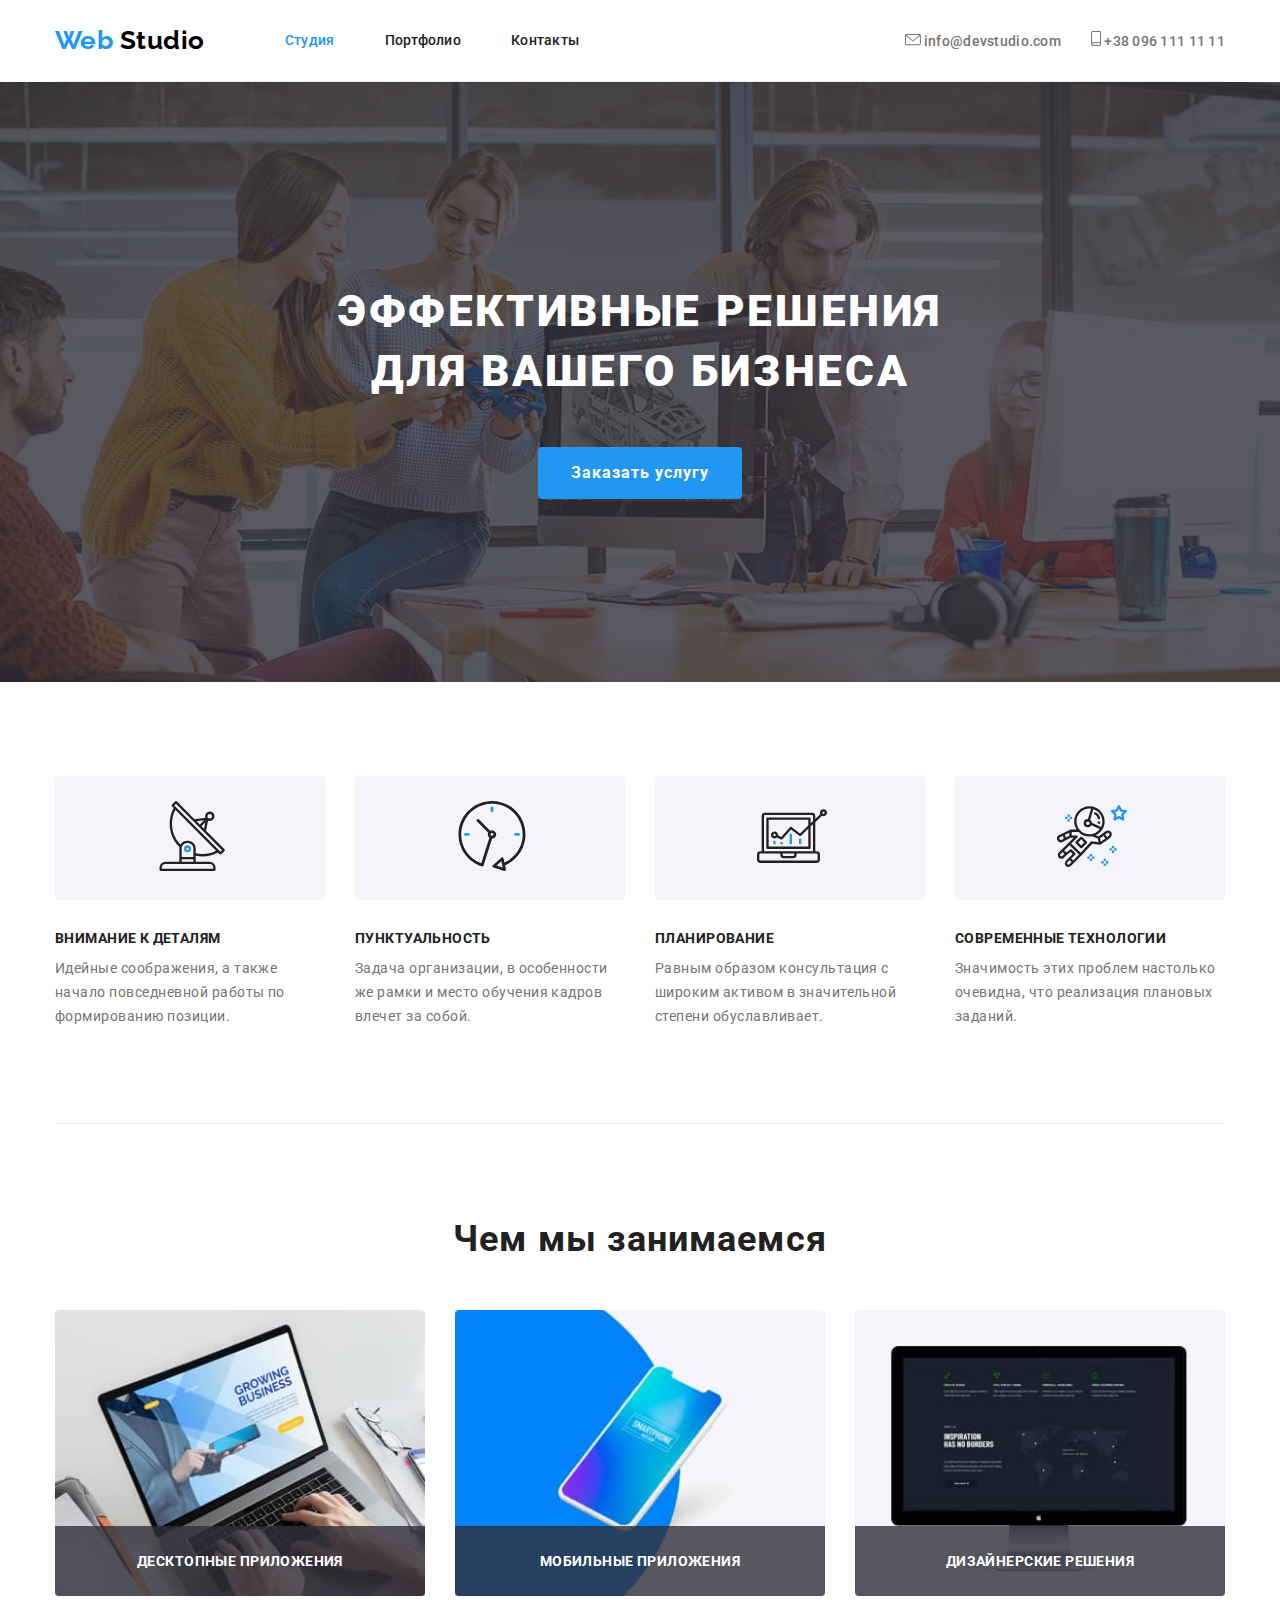
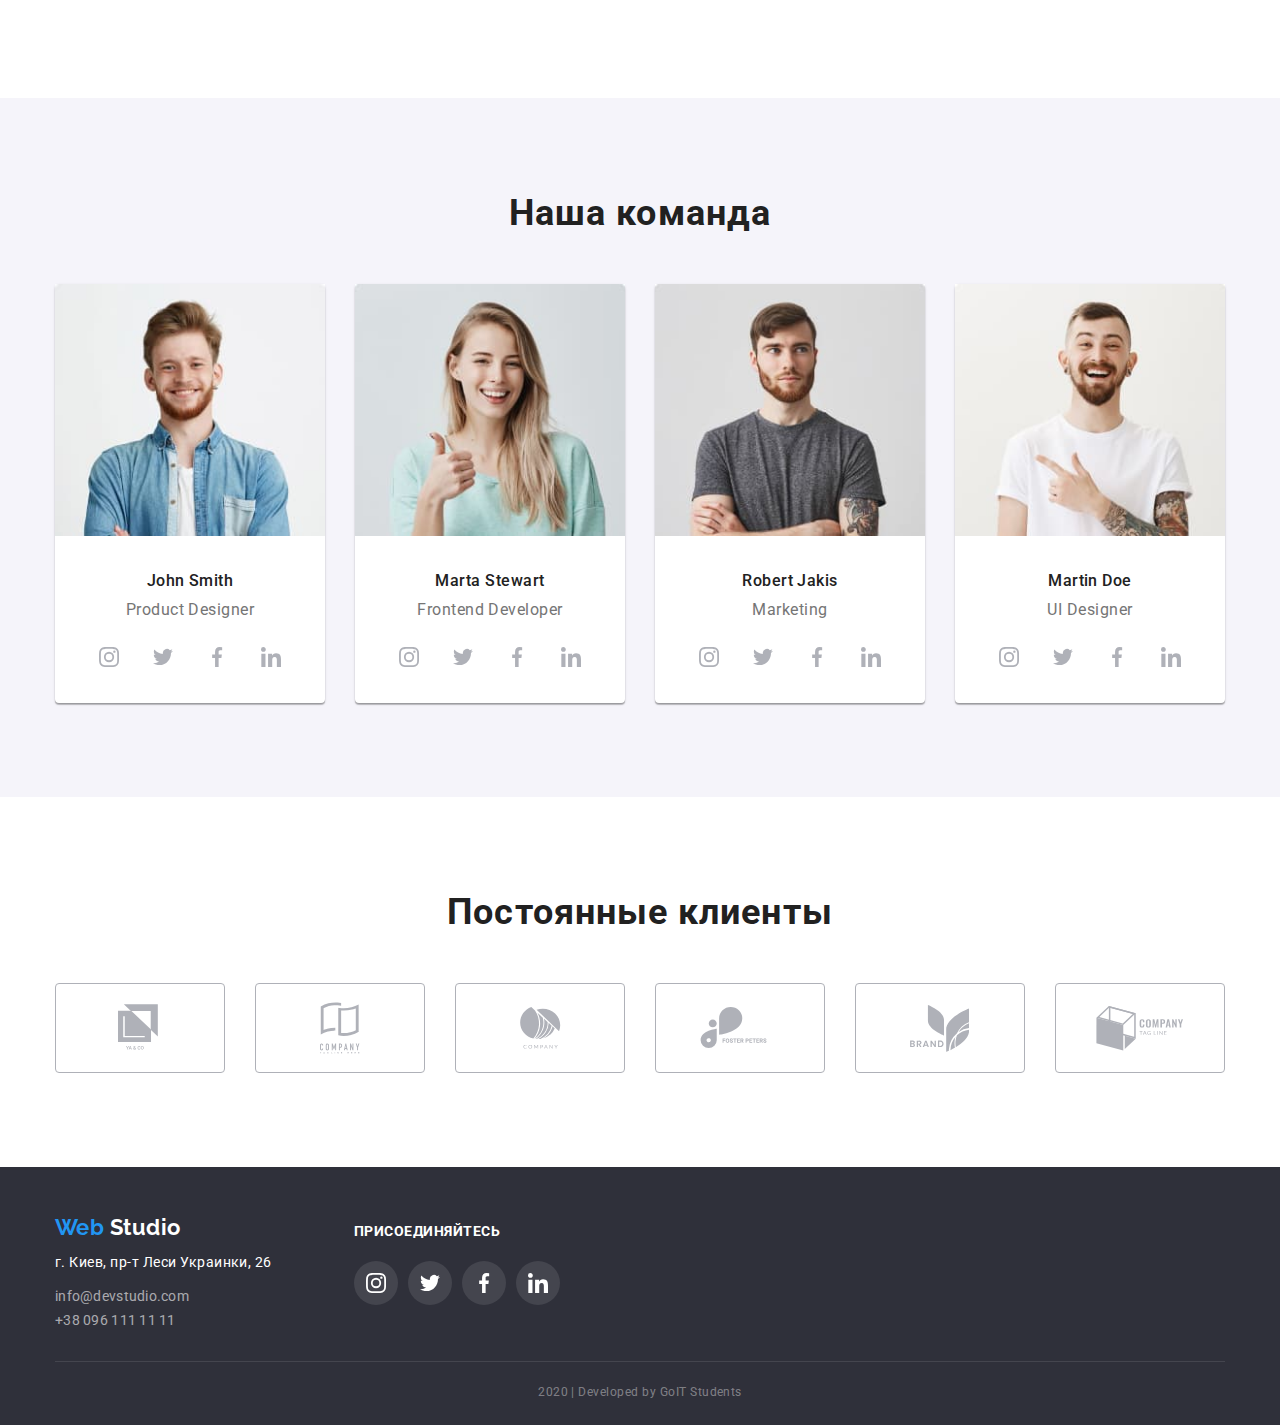
==== commit be92ce50: "Мелкие правки" ====
--- a/index.html
+++ b/index.html
@@ -10,7 +10,7 @@
     <link rel="stylesheet" href="./css/styles.css" />
   </head>
   <body>
-    <!-- ШАПКА -->
+<!-- ШАПКА -->
     <header class="page-header">
       <div class="container">
         <div class="main-header">
@@ -55,8 +55,9 @@
       </div>
     </header>
 
-    <!-- ОСНОВНОЙ КОНТЕНТ -->
+<!-- ОСНОВНОЙ КОНТЕНТ -->
     <main>
+
 <!-- hero -->
   <div class="overlay">
     <div class="container">
@@ -138,31 +139,37 @@
         <h2 class="section-title">Чем мы занимаемся</h2>
         <ul class="list works-list">
           <li class="works-item">
-            <img
-              src="./img/what-we-do/desktop.jpg"
-              alt="Десктопы"
-              width="370"
-              class="works-img"
-            />
-            <h3 class="works-text">Десктопные приложения</h3>
+            <div class="works-thumb">
+              <img
+                src="./img/what-we-do/desktop.jpg"
+                alt="Десктопы"
+                width="370"
+                class="works-img"
+              />
+              <h3 class="works-text">Десктопные приложения</h3>
+            </div>
           </li>
           <li class="works-item">
-            <img
-              src="./img/what-we-do/mobile.jpg"
-              alt="Мобильные устройства"
-              width="370"
-              class="works-img"
-            />
-            <h3 class="works-text">Мобильные приложения</h3>
+            <div class="works-thumb">
+              <img
+                src="./img/what-we-do/mobile.jpg"
+                alt="Мобильные устройства"
+                width="370"
+                class="works-img"
+              />
+              <h3 class="works-text">Мобильные приложения</h3>
+          </div>
           </li>
           <li class="works-item">
-            <img
-              src="./img/what-we-do/design.jpg"
-              alt="Дизайн"
-              width="370"
-              class="works-img"
-            />
-            <h3 class="works-text">Дизайнерские решения</h3>
+            <div class="works-thumb">
+              <img
+                src="./img/what-we-do/design.jpg"
+                alt="Дизайн"
+                width="370"
+                class="works-img"
+              />
+              <h3 class="works-text">Дизайнерские решения</h3>
+            </div>
           </li>
         </ul>
       </div>
--- a/css/styles.css
+++ b/css/styles.css
@@ -403,6 +403,7 @@
 }
 .works-list .works-item {
 	width: calc((100% - 60px) / 3);
+	height: 294px;
 }
 .works-list .works-item + .works-item {
 	margin-left: 30px;
@@ -422,6 +423,17 @@
 	background-color: rgba(47, 48, 58, 0.8);
 	border-radius: 0px 0px 4px 4px;
 }
+
+.works-thumb {
+	position: relative;
+}
+
+.works-text {
+	width: 100%;
+	position: absolute;
+	bottom: 4px;
+}
+
 /* .works .works-img {
 } */
 /* Team Team Team */
@@ -734,6 +746,7 @@
 }
 .products-list .portfolio-item {
 	width: calc((100% - 60px) / 3);
+	/* height: 404px; */
 	margin-right: 30px;
 	margin-bottom: 30px;
 	border-top-left-radius: 5px;
@@ -749,14 +762,20 @@
 } */
 
 .portfolio-item:hover {
-	box-shadow: 0px 4px 4px rgba(0, 0, 0, 0.25);
-}
-
-/* .card-link:focus > .portfolio-item {
-	display: flex;
-	height: 300px;
-	box-shadow: 0px 4px 4px rgba(0, 0, 0, 0.25);
-} */
+	box-shadow: 1px 4px 6px rgba(0, 0, 0, 0.16), 0px 4px 4px rgba(0, 0, 0, 0.06), 0px 1px 1px rgba(0, 0, 0, 0.12);
+}
+
+/* .portfolio-item:focus {
+	background-color: red;
+} */
+
+.card {
+	display: block;
+}
+
+.card:focus .portfolio-item {
+	box-shadow: 1px 4px 6px rgba(0, 0, 0, 0.16), 0px 4px 4px rgba(0, 0, 0, 0.06), 0px 1px 1px rgba(0, 0, 0, 0.12);
+}
 
 /* .card:focus .portfolio-item {
 	box-shadow: 0px 4px 4px rgba(0, 0, 0, 0.25);
